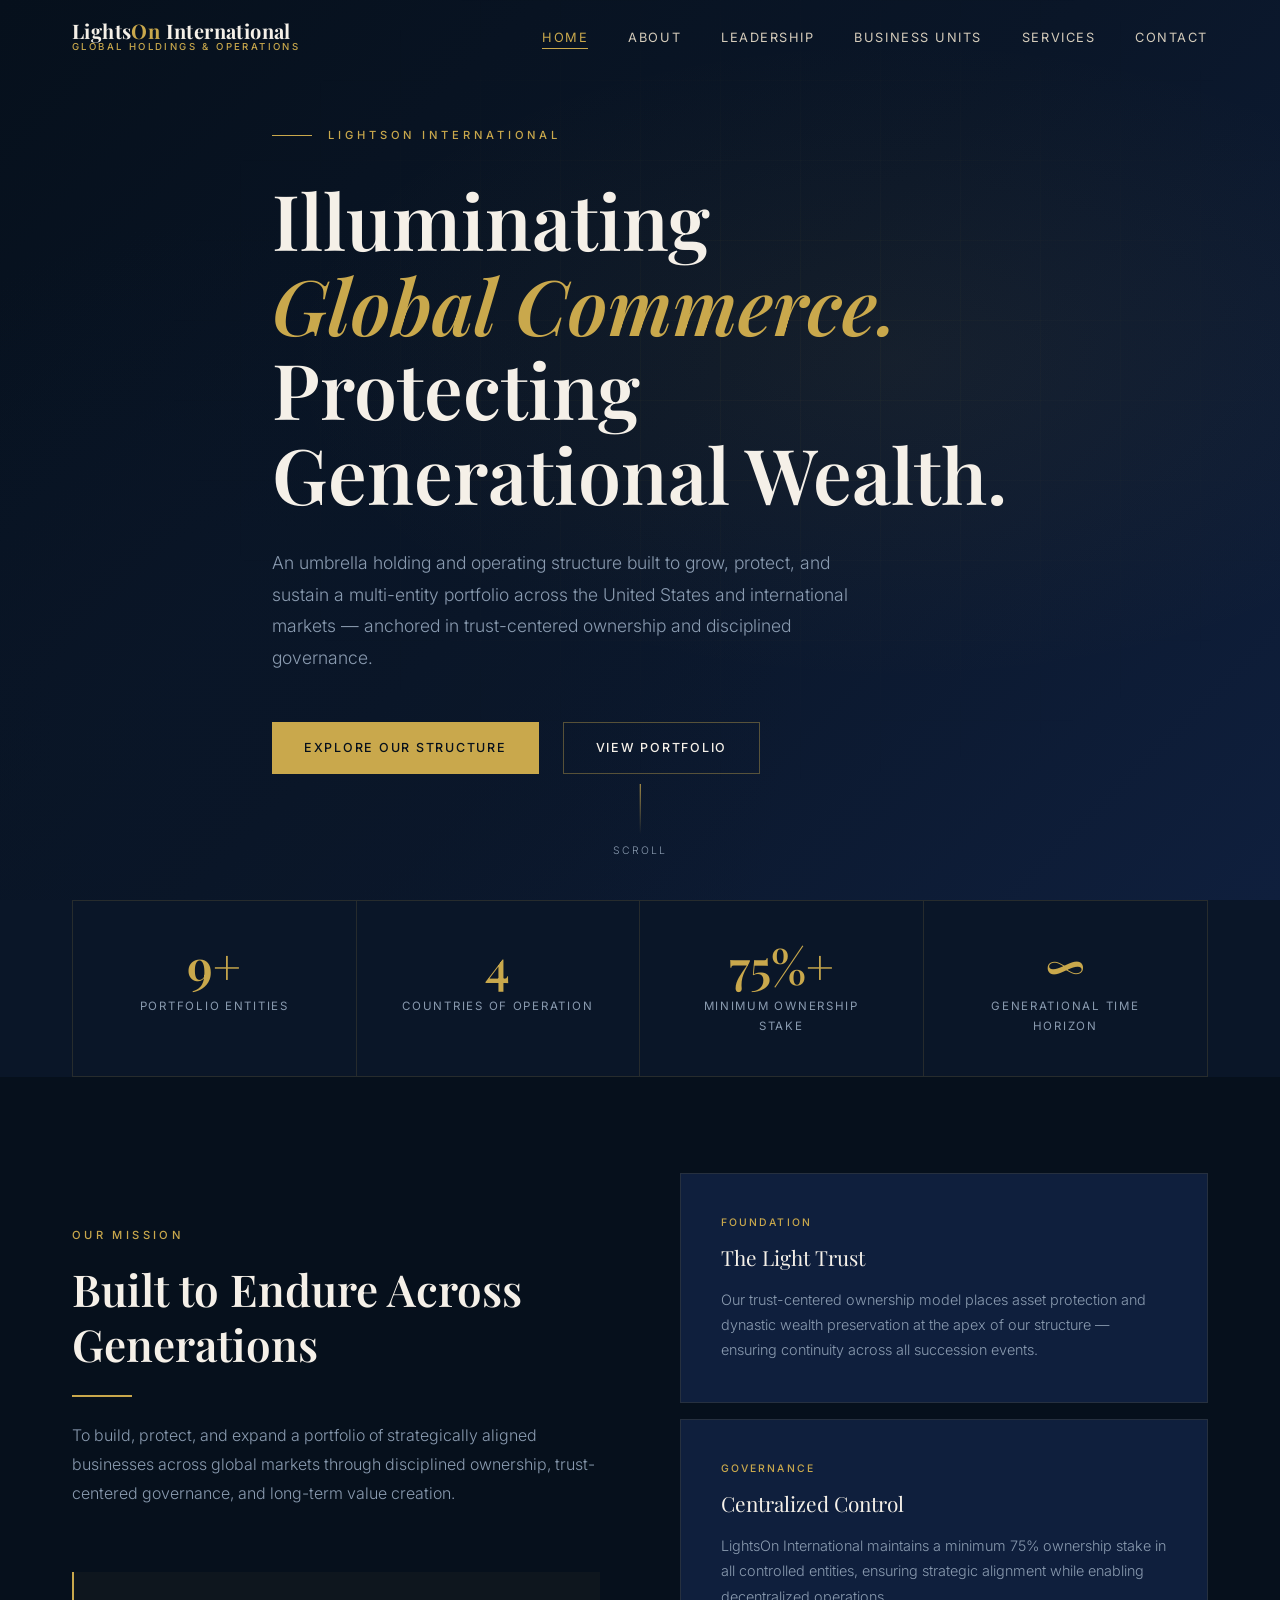
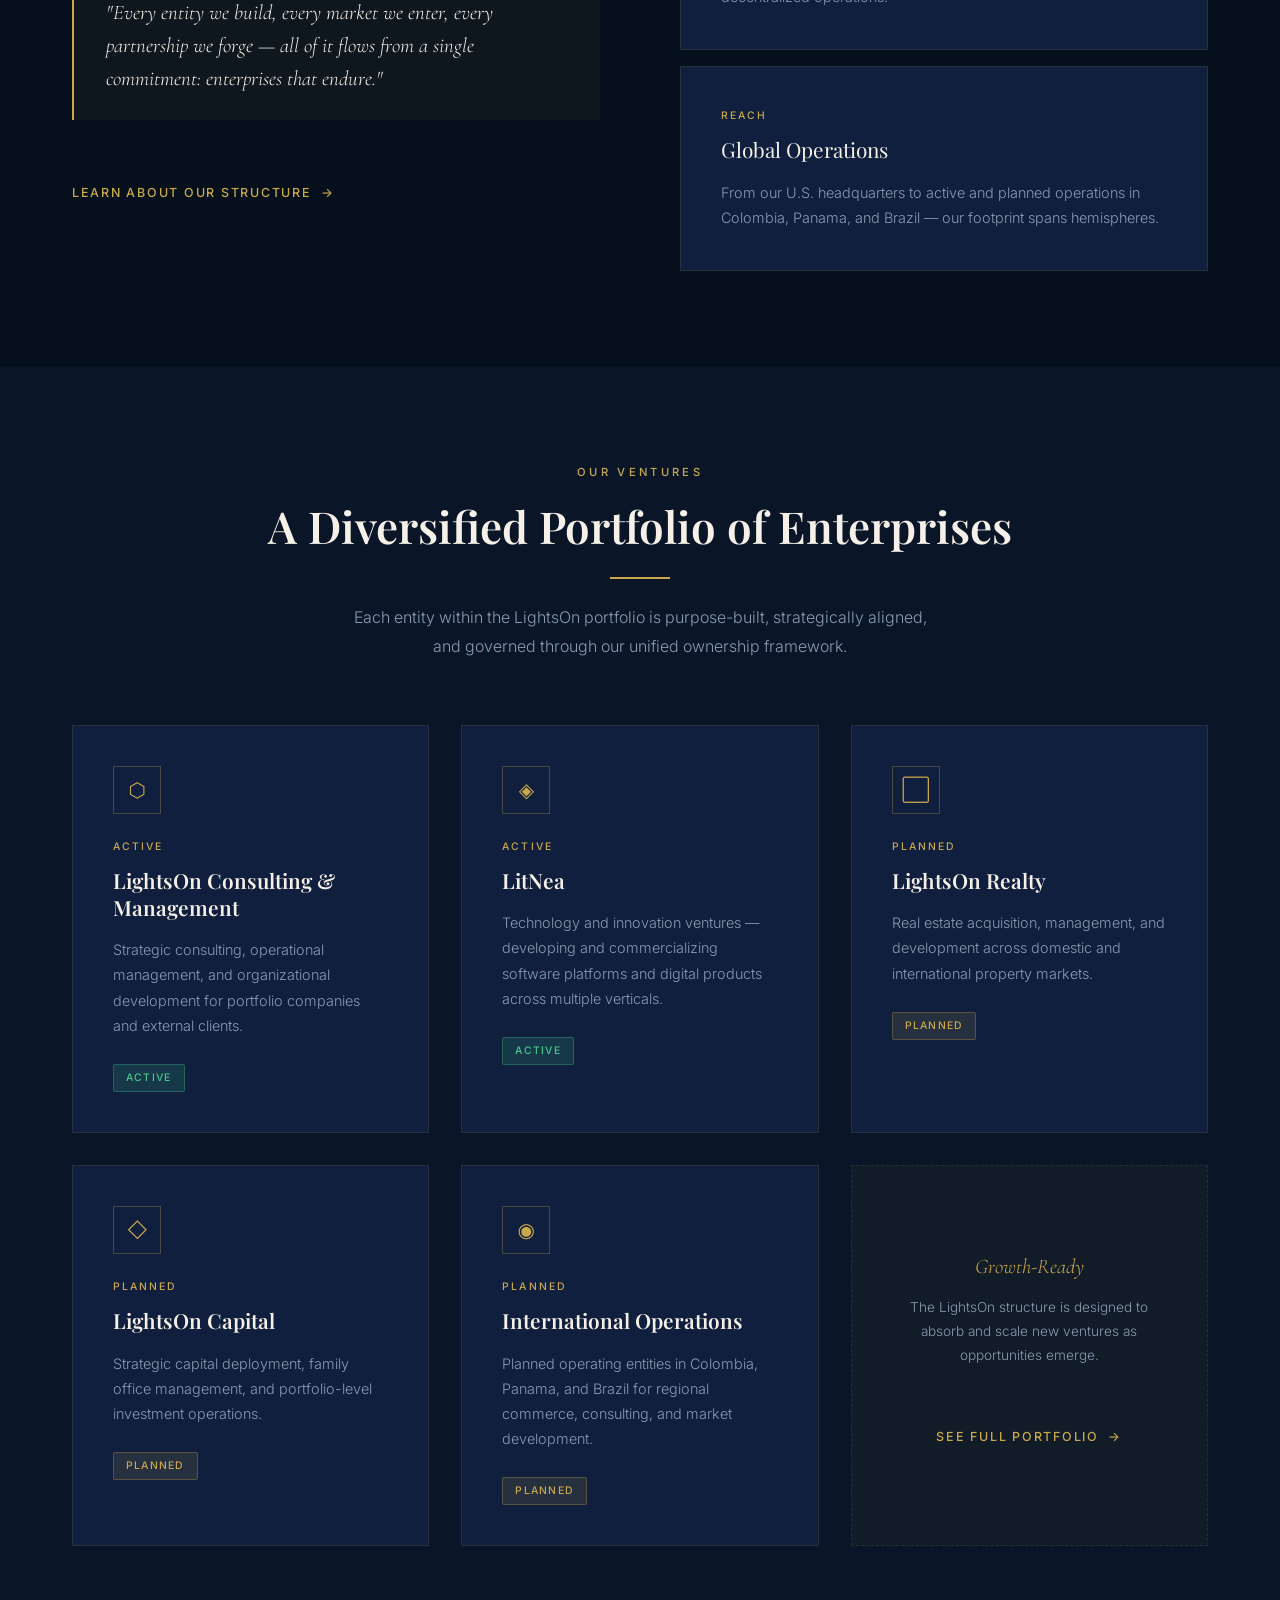
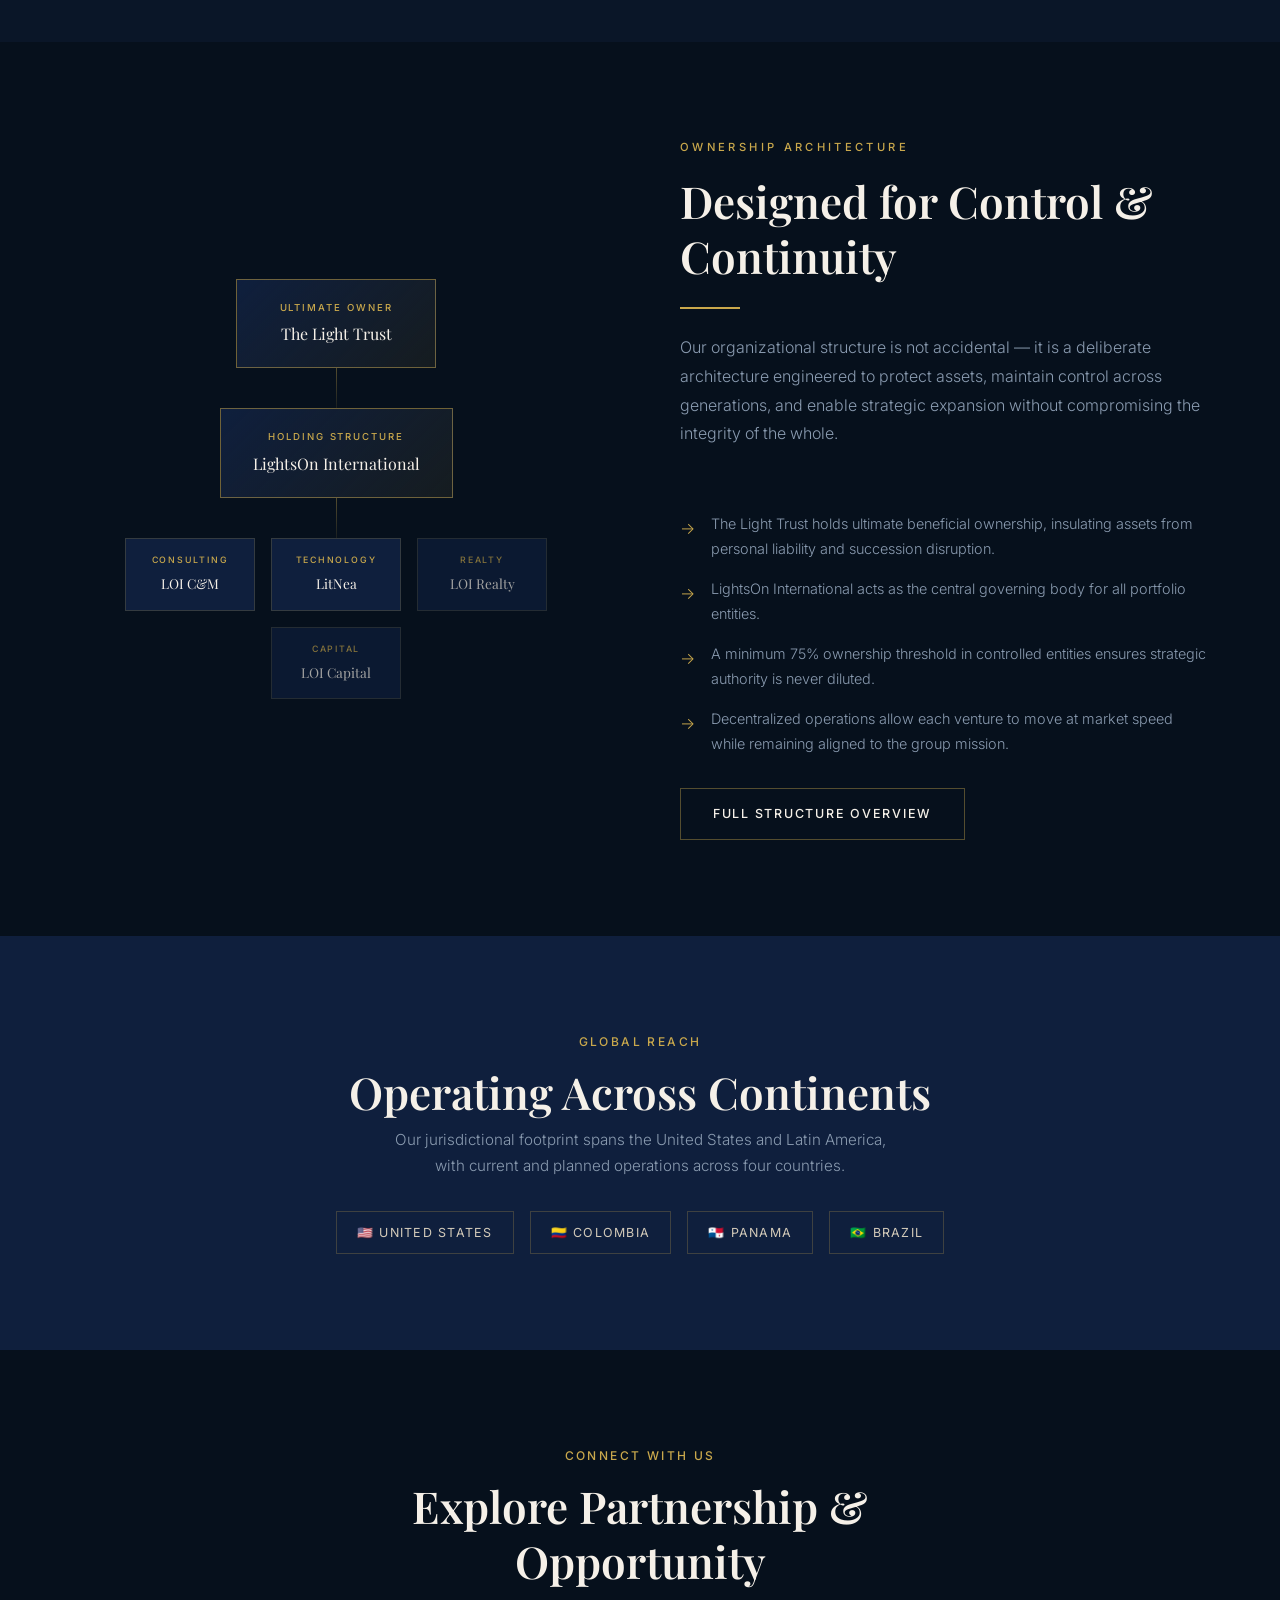
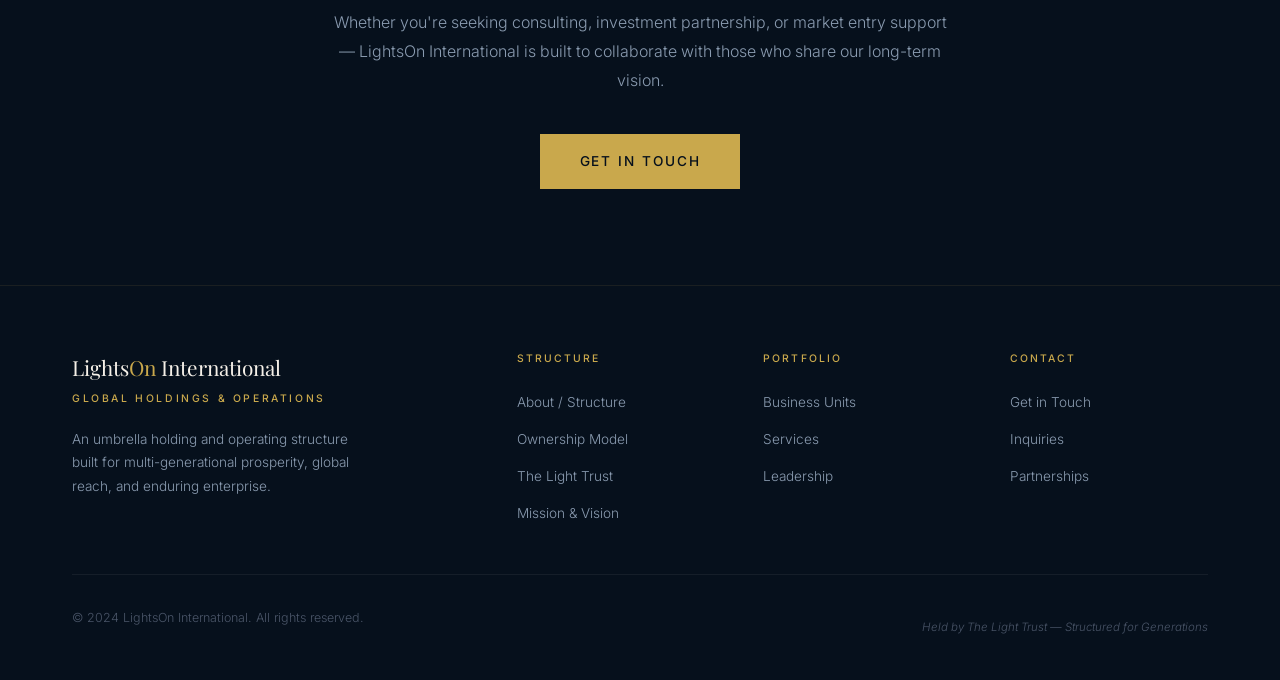
==== index.html @ b3db5def "Build complete LightsOn International multi-page website 6-page responsive site (homepage, about, le" ====
<!DOCTYPE html>
<html lang="en">
<head>
  <meta charset="UTF-8" />
  <meta name="viewport" content="width=device-width, initial-scale=1.0" />
  <title>LightsOn International — Illuminating Global Commerce</title>
  <meta name="description" content="LightsOn International is an umbrella holding and operating structure built to grow, protect, and sustain a multi-entity portfolio across the United States and international markets." />
  <link rel="stylesheet" href="css/styles.css" />
</head>
<body>

<!-- ── Navigation ─────────────────────────────────────────── -->
<nav class="nav" role="navigation" aria-label="Main navigation">
  <div class="nav__inner">
    <a href="index.html" class="nav__logo" aria-label="LightsOn International home">
      <span class="nav__logo-name">Lights<span>On</span> International</span>
      <span class="nav__logo-sub">Global Holdings &amp; Operations</span>
    </a>
    <ul class="nav__links" role="list">
      <li><a href="index.html">Home</a></li>
      <li><a href="about.html">About</a></li>
      <li><a href="leadership.html">Leadership</a></li>
      <li><a href="businesses.html">Business Units</a></li>
      <li><a href="services.html">Services</a></li>
      <li><a href="contact.html">Contact</a></li>
    </ul>
    <button class="nav__toggle" aria-label="Toggle navigation" aria-expanded="false">
      <span></span><span></span><span></span>
    </button>
  </div>
</nav>

<!-- ── Hero ───────────────────────────────────────────────── -->
<section class="hero" aria-label="Hero">
  <div class="hero__bg" aria-hidden="true"></div>
  <div class="hero__grid-overlay" aria-hidden="true"></div>
  <div class="container">
    <div class="hero__content">
      <p class="hero__eyebrow">LightsOn International</p>
      <h1 class="hero__headline">
        Illuminating<br>
        <em>Global Commerce.</em><br>
        Protecting Generational Wealth.
      </h1>
      <p class="hero__subhead">
        An umbrella holding and operating structure built to grow, protect, and sustain
        a multi-entity portfolio across the United States and international markets —
        anchored in trust-centered ownership and disciplined governance.
      </p>
      <div class="hero__actions">
        <a href="about.html" class="btn btn--gold">Explore Our Structure</a>
        <a href="businesses.html" class="btn btn--outline">View Portfolio</a>
      </div>
    </div>
  </div>
  <div class="hero__scroll" aria-hidden="true">
    <div class="hero__scroll-line"></div>
    <span>Scroll</span>
  </div>
</section>

<!-- ── Stats Row ──────────────────────────────────────────── -->
<section class="section--navy" aria-label="Key figures">
  <div class="container">
    <div class="stats-row">
      <div class="stat fade-in">
        <div class="stat__number"><span data-count="9" data-suffix="+">9+</span></div>
        <div class="stat__label">Portfolio Entities</div>
      </div>
      <div class="stat fade-in">
        <div class="stat__number"><span data-count="4" data-suffix="">4</span></div>
        <div class="stat__label">Countries of Operation</div>
      </div>
      <div class="stat fade-in">
        <div class="stat__number"><span data-count="75" data-suffix="%+">75%+</span></div>
        <div class="stat__label">Minimum Ownership Stake</div>
      </div>
      <div class="stat fade-in">
        <div class="stat__number">∞</div>
        <div class="stat__label">Generational Time Horizon</div>
      </div>
    </div>
  </div>
</section>

<!-- ── Mission ────────────────────────────────────────────── -->
<section class="section section--dark" aria-labelledby="mission-heading">
  <div class="container">
    <div class="grid-2" style="align-items:center; gap: 5rem;">
      <div>
        <div class="section-header">
          <p class="section-header__eyebrow">Our Mission</p>
          <h2 id="mission-heading" class="section-header__title">Built to Endure Across Generations</h2>
          <div class="gold-line"></div>
          <p class="section-header__body">
            To build, protect, and expand a portfolio of strategically aligned businesses
            across global markets through disciplined ownership, trust-centered governance,
            and long-term value creation.
          </p>
        </div>
        <div class="callout">
          <p>"Every entity we build, every market we enter, every partnership we forge — all of it flows from a single commitment: enterprises that endure."</p>
        </div>
        <a href="about.html" class="btn btn--ghost">Learn About Our Structure</a>
      </div>
      <div class="fade-in">
        <div style="display: flex; flex-direction: column; gap: 1rem;">
          <div class="card">
            <div class="card__label">Foundation</div>
            <div class="card__title">The Light Trust</div>
            <p class="card__body">Our trust-centered ownership model places asset protection and dynastic wealth preservation at the apex of our structure — ensuring continuity across all succession events.</p>
          </div>
          <div class="card">
            <div class="card__label">Governance</div>
            <div class="card__title">Centralized Control</div>
            <p class="card__body">LightsOn International maintains a minimum 75% ownership stake in all controlled entities, ensuring strategic alignment while enabling decentralized operations.</p>
          </div>
          <div class="card">
            <div class="card__label">Reach</div>
            <div class="card__title">Global Operations</div>
            <p class="card__body">From our U.S. headquarters to active and planned operations in Colombia, Panama, and Brazil — our footprint spans hemispheres.</p>
          </div>
        </div>
      </div>
    </div>
  </div>
</section>

<!-- ── Business Units Preview ─────────────────────────────── -->
<section class="section section--navy" aria-labelledby="ventures-heading">
  <div class="container">
    <div class="section-header section-header--center fade-in">
      <p class="section-header__eyebrow">Our Ventures</p>
      <h2 id="ventures-heading" class="section-header__title">A Diversified Portfolio of Enterprises</h2>
      <div class="gold-line gold-line--center"></div>
      <p class="section-header__body">
        Each entity within the LightsOn portfolio is purpose-built, strategically aligned,
        and governed through our unified ownership framework.
      </p>
    </div>
    <div class="grid-3">
      <article class="card fade-in" aria-label="LightsOn Consulting">
        <div class="card__icon" aria-hidden="true">⬡</div>
        <div class="card__label">Active</div>
        <h3 class="card__title">LightsOn Consulting &amp; Management</h3>
        <p class="card__body">Strategic consulting, operational management, and organizational development for portfolio companies and external clients.</p>
        <div style="margin-top: 1.5rem;">
          <span class="badge badge--active">Active</span>
        </div>
      </article>
      <article class="card fade-in" aria-label="LitNea">
        <div class="card__icon" aria-hidden="true">◈</div>
        <div class="card__label">Active</div>
        <h3 class="card__title">LitNea</h3>
        <p class="card__body">Technology and innovation ventures — developing and commercializing software platforms and digital products across multiple verticals.</p>
        <div style="margin-top: 1.5rem;">
          <span class="badge badge--active">Active</span>
        </div>
      </article>
      <article class="card fade-in" aria-label="LightsOn Realty">
        <div class="card__icon" aria-hidden="true">⬜</div>
        <div class="card__label">Planned</div>
        <h3 class="card__title">LightsOn Realty</h3>
        <p class="card__body">Real estate acquisition, management, and development across domestic and international property markets.</p>
        <div style="margin-top: 1.5rem;">
          <span class="badge badge--planned">Planned</span>
        </div>
      </article>
      <article class="card fade-in" aria-label="LightsOn Capital">
        <div class="card__icon" aria-hidden="true">◇</div>
        <div class="card__label">Planned</div>
        <h3 class="card__title">LightsOn Capital</h3>
        <p class="card__body">Strategic capital deployment, family office management, and portfolio-level investment operations.</p>
        <div style="margin-top: 1.5rem;">
          <span class="badge badge--planned">Planned</span>
        </div>
      </article>
      <article class="card fade-in" aria-label="International Operations">
        <div class="card__icon" aria-hidden="true">◉</div>
        <div class="card__label">Planned</div>
        <h3 class="card__title">International Operations</h3>
        <p class="card__body">Planned operating entities in Colombia, Panama, and Brazil for regional commerce, consulting, and market development.</p>
        <div style="margin-top: 1.5rem;">
          <span class="badge badge--planned">Planned</span>
        </div>
      </article>
      <article class="card fade-in" style="display: flex; flex-direction: column; justify-content: center; align-items: center; text-align: center; background: rgba(201,168,76,0.04); border-style: dashed;">
        <p class="accent-text" style="font-size: 1.3rem; margin-bottom: 0.75rem;">Growth-Ready</p>
        <p class="card__body" style="font-size: 0.85rem;">The LightsOn structure is designed to absorb and scale new ventures as opportunities emerge.</p>
        <a href="businesses.html" class="btn btn--ghost" style="margin-top: 1.5rem;">See Full Portfolio</a>
      </article>
    </div>
  </div>
</section>

<!-- ── Structure Overview ──────────────────────────────────── -->
<section class="section section--dark" aria-labelledby="structure-heading">
  <div class="container">
    <div class="grid-2" style="align-items: center; gap: 5rem;">
      <div class="fade-in">
        <!-- Simplified org chart -->
        <div class="hierarchy">
          <div class="hierarchy__tier">
            <div class="hierarchy__node hierarchy__node--top">
              <div class="hierarchy__node-label">Ultimate Owner</div>
              <div class="hierarchy__node-name">The Light Trust</div>
            </div>
          </div>
          <div class="hierarchy__connector"></div>
          <div class="hierarchy__tier">
            <div class="hierarchy__node hierarchy__node--top">
              <div class="hierarchy__node-label">Holding Structure</div>
              <div class="hierarchy__node-name">LightsOn International</div>
            </div>
          </div>
          <div class="hierarchy__connector"></div>
          <div class="hierarchy__children">
            <div class="hierarchy__node" style="min-width: 130px; padding: 0.9rem 1rem;">
              <div class="hierarchy__node-label" style="font-size: 0.55rem;">Consulting</div>
              <div class="hierarchy__node-name" style="font-size: 0.85rem;">LOI C&amp;M</div>
            </div>
            <div class="hierarchy__node" style="min-width: 130px; padding: 0.9rem 1rem;">
              <div class="hierarchy__node-label" style="font-size: 0.55rem;">Technology</div>
              <div class="hierarchy__node-name" style="font-size: 0.85rem;">LitNea</div>
            </div>
            <div class="hierarchy__node" style="min-width: 130px; padding: 0.9rem 1rem; opacity: 0.65;">
              <div class="hierarchy__node-label" style="font-size: 0.55rem;">Realty</div>
              <div class="hierarchy__node-name" style="font-size: 0.85rem;">LOI Realty</div>
            </div>
            <div class="hierarchy__node" style="min-width: 130px; padding: 0.9rem 1rem; opacity: 0.65;">
              <div class="hierarchy__node-label" style="font-size: 0.55rem;">Capital</div>
              <div class="hierarchy__node-name" style="font-size: 0.85rem;">LOI Capital</div>
            </div>
          </div>
        </div>
      </div>
      <div>
        <div class="section-header">
          <p class="section-header__eyebrow">Ownership Architecture</p>
          <h2 id="structure-heading" class="section-header__title">Designed for Control &amp; Continuity</h2>
          <div class="gold-line"></div>
          <p class="section-header__body">
            Our organizational structure is not accidental — it is a deliberate architecture
            engineered to protect assets, maintain control across generations, and enable
            strategic expansion without compromising the integrity of the whole.
          </p>
        </div>
        <ul style="list-style: none; display: flex; flex-direction: column; gap: 1rem;">
          <li style="display: flex; gap: 1rem; align-items: flex-start;">
            <span style="color: var(--gold); margin-top: 0.15rem; flex-shrink: 0;">→</span>
            <span style="color: var(--gray); font-size: 0.9rem; line-height: 1.7;">The Light Trust holds ultimate beneficial ownership, insulating assets from personal liability and succession disruption.</span>
          </li>
          <li style="display: flex; gap: 1rem; align-items: flex-start;">
            <span style="color: var(--gold); margin-top: 0.15rem; flex-shrink: 0;">→</span>
            <span style="color: var(--gray); font-size: 0.9rem; line-height: 1.7;">LightsOn International acts as the central governing body for all portfolio entities.</span>
          </li>
          <li style="display: flex; gap: 1rem; align-items: flex-start;">
            <span style="color: var(--gold); margin-top: 0.15rem; flex-shrink: 0;">→</span>
            <span style="color: var(--gray); font-size: 0.9rem; line-height: 1.7;">A minimum 75% ownership threshold in controlled entities ensures strategic authority is never diluted.</span>
          </li>
          <li style="display: flex; gap: 1rem; align-items: flex-start;">
            <span style="color: var(--gold); margin-top: 0.15rem; flex-shrink: 0;">→</span>
            <span style="color: var(--gray); font-size: 0.9rem; line-height: 1.7;">Decentralized operations allow each venture to move at market speed while remaining aligned to the group mission.</span>
          </li>
        </ul>
        <div style="margin-top: 2rem;">
          <a href="about.html" class="btn btn--outline">Full Structure Overview</a>
        </div>
      </div>
    </div>
  </div>
</section>

<!-- ── Jurisdictions ───────────────────────────────────────── -->
<section class="section section--navy-mid" aria-labelledby="global-heading">
  <div class="container" style="text-align: center;">
    <div class="fade-in">
      <p class="overline">Global Reach</p>
      <h2 id="global-heading" style="margin-bottom: 0.5rem;">Operating Across Continents</h2>
      <p style="color: var(--gray); max-width: 500px; margin: 0 auto 2rem; font-size: 0.95rem;">
        Our jurisdictional footprint spans the United States and Latin America, with current and planned operations across four countries.
      </p>
      <div class="jurisdiction-list" style="justify-content: center;">
        <div class="jurisdiction-tag">🇺🇸 United States</div>
        <div class="jurisdiction-tag">🇨🇴 Colombia</div>
        <div class="jurisdiction-tag">🇵🇦 Panama</div>
        <div class="jurisdiction-tag">🇧🇷 Brazil</div>
      </div>
    </div>
  </div>
</section>

<!-- ── CTA ────────────────────────────────────────────────── -->
<section class="section section--dark" aria-label="Call to action">
  <div class="container" style="text-align: center; max-width: 680px;">
    <div class="fade-in">
      <p class="overline">Connect With Us</p>
      <h2 style="margin-bottom: 1.25rem;">Explore Partnership &amp; Opportunity</h2>
      <p style="color: var(--gray); margin-bottom: 2.5rem; line-height: 1.8;">
        Whether you're seeking consulting, investment partnership, or market entry support —
        LightsOn International is built to collaborate with those who share our long-term vision.
      </p>
      <a href="contact.html" class="btn btn--gold" style="font-size: 0.85rem; padding: 1rem 2.5rem;">Get in Touch</a>
    </div>
  </div>
</section>

<!-- ── Footer ─────────────────────────────────────────────── -->
<footer class="footer" role="contentinfo">
  <div class="container">
    <div class="footer__inner">
      <div>
        <div class="footer__brand-name">Lights<span>On</span> International</div>
        <div class="footer__brand-tag">Global Holdings &amp; Operations</div>
        <p class="footer__brand-body">
          An umbrella holding and operating structure built for multi-generational
          prosperity, global reach, and enduring enterprise.
        </p>
      </div>
      <div>
        <div class="footer__col-title">Structure</div>
        <ul class="footer__links">
          <li><a href="about.html">About / Structure</a></li>
          <li><a href="about.html#ownership">Ownership Model</a></li>
          <li><a href="about.html#trust">The Light Trust</a></li>
          <li><a href="about.html#mission">Mission &amp; Vision</a></li>
        </ul>
      </div>
      <div>
        <div class="footer__col-title">Portfolio</div>
        <ul class="footer__links">
          <li><a href="businesses.html">Business Units</a></li>
          <li><a href="services.html">Services</a></li>
          <li><a href="leadership.html">Leadership</a></li>
        </ul>
      </div>
      <div>
        <div class="footer__col-title">Contact</div>
        <ul class="footer__links">
          <li><a href="contact.html">Get in Touch</a></li>
          <li><a href="contact.html">Inquiries</a></li>
          <li><a href="contact.html">Partnerships</a></li>
        </ul>
      </div>
    </div>
    <div class="footer__bottom">
      <p class="footer__copy">&copy; 2024 LightsOn International. All rights reserved.</p>
      <p class="footer__trust-note">Held by The Light Trust &mdash; Structured for Generations</p>
    </div>
  </div>
</footer>

<script src="js/main.js"></script>
</body>
</html>
---- css/styles.css ----
/* ============================================================
   LightsOn International — Global Stylesheet
   ============================================================ */

@import url('https://fonts.googleapis.com/css2?family=Playfair+Display:ital,wght@0,400;0,600;0,700;1,400;1,600&family=Cormorant+Garamond:ital,wght@0,300;0,400;0,600;1,300;1,400&family=Inter:wght@300;400;500;600&display=swap');

/* ── CSS Variables ─────────────────────────────────────────── */
:root {
  --navy:       #0A1628;
  --navy-mid:   #0F1F3D;
  --navy-light: #1E3A5F;
  --black:      #06101C;
  --gold:       #C9A84C;
  --gold-light: #E8C96A;
  --gold-dim:   #9A7A30;
  --cream:      #F5F0E8;
  --cream-dim:  #D4CBBA;
  --gray:       #8A9BB0;
  --gray-dark:  #4A5568;
  --white:      #FFFFFF;

  --font-head:  'Playfair Display', Georgia, serif;
  --font-body:  'Inter', system-ui, sans-serif;
  --font-accent:'Cormorant Garamond', Georgia, serif;

  --transition: 0.3s ease;
  --radius:     4px;
  --radius-lg:  8px;
  --shadow:     0 4px 24px rgba(0,0,0,0.4);
  --shadow-gold:0 0 40px rgba(201,168,76,0.15);
}

/* ── Reset & Base ──────────────────────────────────────────── */
*, *::before, *::after { box-sizing: border-box; margin: 0; padding: 0; }

html { scroll-behavior: smooth; font-size: 16px; }

body {
  background: var(--black);
  color: var(--cream);
  font-family: var(--font-body);
  font-weight: 300;
  line-height: 1.7;
  -webkit-font-smoothing: antialiased;
}

img { max-width: 100%; display: block; }
a { color: var(--gold); text-decoration: none; transition: color var(--transition); }
a:hover { color: var(--gold-light); }

/* ── Typography ────────────────────────────────────────────── */
h1, h2, h3, h4, h5 {
  font-family: var(--font-head);
  font-weight: 600;
  line-height: 1.25;
  color: var(--cream);
}

h1 { font-size: clamp(2.2rem, 5vw, 4rem); }
h2 { font-size: clamp(1.75rem, 3.5vw, 2.75rem); }
h3 { font-size: clamp(1.25rem, 2.5vw, 1.75rem); }
h4 { font-size: 1.1rem; font-weight: 500; }
h5 { font-size: 0.9rem; letter-spacing: 0.12em; text-transform: uppercase; font-family: var(--font-body); font-weight: 500; }

p { margin-bottom: 1.25rem; }
p:last-child { margin-bottom: 0; }

.accent-text {
  font-family: var(--font-accent);
  font-style: italic;
  color: var(--gold);
  font-size: 1.1em;
}

.overline {
  font-size: 0.75rem;
  letter-spacing: 0.2em;
  text-transform: uppercase;
  color: var(--gold);
  font-weight: 500;
  display: block;
  margin-bottom: 0.75rem;
}

/* ── Layout ────────────────────────────────────────────────── */
.container {
  max-width: 1200px;
  margin: 0 auto;
  padding: 0 2rem;
}

.container--wide {
  max-width: 1440px;
  margin: 0 auto;
  padding: 0 2rem;
}

.section {
  padding: 6rem 0;
}

.section--dark {
  background: var(--black);
}

.section--navy {
  background: var(--navy);
}

.section--navy-mid {
  background: var(--navy-mid);
}

.grid-2 {
  display: grid;
  grid-template-columns: 1fr 1fr;
  gap: 3rem;
}

.grid-3 {
  display: grid;
  grid-template-columns: repeat(3, 1fr);
  gap: 2rem;
}

.grid-4 {
  display: grid;
  grid-template-columns: repeat(4, 1fr);
  gap: 2rem;
}

/* ── Gold Divider ──────────────────────────────────────────── */
.gold-line {
  width: 60px;
  height: 2px;
  background: var(--gold);
  margin: 1.5rem 0;
}

.gold-line--center { margin: 1.5rem auto; }

/* ── Navigation ────────────────────────────────────────────── */
.nav {
  position: fixed;
  top: 0;
  left: 0;
  right: 0;
  z-index: 1000;
  padding: 1.25rem 0;
  transition: background var(--transition), padding var(--transition), box-shadow var(--transition);
}

.nav.scrolled {
  background: rgba(6, 16, 28, 0.97);
  padding: 0.875rem 0;
  box-shadow: 0 2px 30px rgba(0,0,0,0.5);
  backdrop-filter: blur(12px);
}

.nav__inner {
  display: flex;
  align-items: center;
  justify-content: space-between;
  max-width: 1200px;
  margin: 0 auto;
  padding: 0 2rem;
}

.nav__logo {
  display: flex;
  flex-direction: column;
  line-height: 1.1;
}

.nav__logo-name {
  font-family: var(--font-head);
  font-size: 1.25rem;
  font-weight: 700;
  color: var(--cream);
  letter-spacing: 0.02em;
}

.nav__logo-name span { color: var(--gold); }

.nav__logo-sub {
  font-size: 0.6rem;
  letter-spacing: 0.25em;
  text-transform: uppercase;
  color: var(--gold);
  font-weight: 500;
}

.nav__links {
  display: flex;
  list-style: none;
  gap: 2.5rem;
  align-items: center;
}

.nav__links a {
  font-size: 0.8rem;
  letter-spacing: 0.12em;
  text-transform: uppercase;
  color: var(--cream-dim);
  font-weight: 400;
  transition: color var(--transition);
  position: relative;
}

.nav__links a::after {
  content: '';
  position: absolute;
  bottom: -4px;
  left: 0;
  width: 0;
  height: 1px;
  background: var(--gold);
  transition: width var(--transition);
}

.nav__links a:hover, .nav__links a.active {
  color: var(--gold);
}

.nav__links a:hover::after, .nav__links a.active::after {
  width: 100%;
}

.nav__toggle {
  display: none;
  flex-direction: column;
  gap: 5px;
  cursor: pointer;
  background: none;
  border: none;
  padding: 4px;
}

.nav__toggle span {
  display: block;
  width: 24px;
  height: 1.5px;
  background: var(--cream);
  transition: var(--transition);
}

/* ── Hero ──────────────────────────────────────────────────── */
.hero {
  min-height: 100vh;
  display: flex;
  align-items: center;
  position: relative;
  overflow: hidden;
  background: var(--black);
}

.hero__bg {
  position: absolute;
  inset: 0;
  background:
    radial-gradient(ellipse 80% 60% at 70% 40%, rgba(201,168,76,0.06) 0%, transparent 60%),
    radial-gradient(ellipse 60% 80% at 20% 80%, rgba(10,22,40,0.8) 0%, transparent 70%),
    linear-gradient(135deg, #06101C 0%, #0A1628 50%, #0F1F3D 100%);
}

.hero__grid-overlay {
  position: absolute;
  inset: 0;
  background-image:
    linear-gradient(rgba(201,168,76,0.04) 1px, transparent 1px),
    linear-gradient(90deg, rgba(201,168,76,0.04) 1px, transparent 1px);
  background-size: 80px 80px;
  mask-image: radial-gradient(ellipse 70% 70% at 60% 40%, black 0%, transparent 70%);
}

.hero__content {
  position: relative;
  z-index: 2;
  max-width: 800px;
  padding: 0 2rem;
  margin: 0 auto;
}

.hero__eyebrow {
  font-size: 0.7rem;
  letter-spacing: 0.35em;
  text-transform: uppercase;
  color: var(--gold);
  font-weight: 500;
  margin-bottom: 2rem;
  display: flex;
  align-items: center;
  gap: 1rem;
}

.hero__eyebrow::before {
  content: '';
  display: block;
  width: 40px;
  height: 1px;
  background: var(--gold);
}

.hero__headline {
  font-size: clamp(2.5rem, 6vw, 5rem);
  font-family: var(--font-head);
  font-weight: 600;
  color: var(--cream);
  line-height: 1.1;
  margin-bottom: 2rem;
}

.hero__headline em {
  font-style: italic;
  color: var(--gold);
}

.hero__subhead {
  font-size: 1.1rem;
  color: var(--gray);
  max-width: 580px;
  line-height: 1.8;
  margin-bottom: 3rem;
  font-weight: 300;
}

.hero__actions {
  display: flex;
  gap: 1.5rem;
  flex-wrap: wrap;
}

.hero__scroll {
  position: absolute;
  bottom: 2.5rem;
  left: 50%;
  transform: translateX(-50%);
  z-index: 2;
  display: flex;
  flex-direction: column;
  align-items: center;
  gap: 0.5rem;
  color: var(--gray);
  font-size: 0.65rem;
  letter-spacing: 0.2em;
  text-transform: uppercase;
}

.hero__scroll-line {
  width: 1px;
  height: 50px;
  background: linear-gradient(to bottom, var(--gold), transparent);
  animation: scrollPulse 2s ease-in-out infinite;
}

@keyframes scrollPulse {
  0%, 100% { opacity: 0.4; }
  50% { opacity: 1; }
}

/* ── Buttons ───────────────────────────────────────────────── */
.btn {
  display: inline-flex;
  align-items: center;
  gap: 0.6rem;
  padding: 0.9rem 2rem;
  font-size: 0.78rem;
  letter-spacing: 0.14em;
  text-transform: uppercase;
  font-weight: 500;
  font-family: var(--font-body);
  border: none;
  cursor: pointer;
  transition: all var(--transition);
  text-decoration: none;
}

.btn--gold {
  background: var(--gold);
  color: var(--black);
}

.btn--gold:hover {
  background: var(--gold-light);
  color: var(--black);
  box-shadow: 0 8px 30px rgba(201,168,76,0.35);
  transform: translateY(-1px);
}

.btn--outline {
  background: transparent;
  color: var(--cream);
  border: 1px solid rgba(201,168,76,0.4);
}

.btn--outline:hover {
  border-color: var(--gold);
  color: var(--gold);
  background: rgba(201,168,76,0.06);
}

.btn--ghost {
  background: transparent;
  color: var(--gold);
  border: none;
  padding-left: 0;
  padding-right: 0;
}

.btn--ghost::after {
  content: '→';
  transition: transform var(--transition);
}

.btn--ghost:hover::after {
  transform: translateX(4px);
}

/* ── Cards ─────────────────────────────────────────────────── */
.card {
  background: var(--navy-mid);
  border: 1px solid rgba(201,168,76,0.12);
  padding: 2.5rem;
  position: relative;
  overflow: hidden;
  transition: transform var(--transition), border-color var(--transition), box-shadow var(--transition);
}

.card::before {
  content: '';
  position: absolute;
  top: 0;
  left: 0;
  right: 0;
  height: 2px;
  background: linear-gradient(90deg, transparent, var(--gold), transparent);
  opacity: 0;
  transition: opacity var(--transition);
}

.card:hover {
  transform: translateY(-4px);
  border-color: rgba(201,168,76,0.3);
  box-shadow: var(--shadow-gold);
}

.card:hover::before {
  opacity: 1;
}

.card__icon {
  width: 48px;
  height: 48px;
  border: 1px solid rgba(201,168,76,0.3);
  display: flex;
  align-items: center;
  justify-content: center;
  margin-bottom: 1.5rem;
  color: var(--gold);
  font-size: 1.25rem;
}

.card__label {
  font-size: 0.65rem;
  letter-spacing: 0.2em;
  text-transform: uppercase;
  color: var(--gold);
  font-weight: 500;
  margin-bottom: 0.75rem;
}

.card__title {
  font-family: var(--font-head);
  font-size: 1.3rem;
  color: var(--cream);
  margin-bottom: 1rem;
  line-height: 1.3;
}

.card__body {
  color: var(--gray);
  font-size: 0.9rem;
  line-height: 1.75;
}

/* ── Status Badges ─────────────────────────────────────────── */
.badge {
  display: inline-block;
  padding: 0.25rem 0.75rem;
  font-size: 0.65rem;
  letter-spacing: 0.12em;
  text-transform: uppercase;
  font-weight: 500;
  border-radius: 2px;
}

.badge--active {
  background: rgba(72, 199, 142, 0.15);
  color: #48c78e;
  border: 1px solid rgba(72, 199, 142, 0.3);
}

.badge--planned {
  background: rgba(201,168,76,0.12);
  color: var(--gold);
  border: 1px solid rgba(201,168,76,0.3);
}

.badge--coming-soon {
  background: rgba(138,155,176,0.12);
  color: var(--gray);
  border: 1px solid rgba(138,155,176,0.25);
}

/* ── Section Headers ───────────────────────────────────────── */
.section-header {
  margin-bottom: 4rem;
}

.section-header--center {
  text-align: center;
}

.section-header--center .gold-line {
  margin: 1.5rem auto;
}

.section-header__eyebrow {
  font-size: 0.7rem;
  letter-spacing: 0.3em;
  text-transform: uppercase;
  color: var(--gold);
  font-weight: 500;
  margin-bottom: 1rem;
}

.section-header__title {
  color: var(--cream);
  margin-bottom: 0;
}

.section-header__body {
  color: var(--gray);
  max-width: 580px;
  margin-top: 1.25rem;
  line-height: 1.8;
}

.section-header--center .section-header__body {
  margin-left: auto;
  margin-right: auto;
}

/* ── Stats Row ─────────────────────────────────────────────── */
.stats-row {
  display: grid;
  grid-template-columns: repeat(4, 1fr);
  gap: 0;
  border: 1px solid rgba(201,168,76,0.15);
}

.stat {
  padding: 2.5rem;
  text-align: center;
  border-right: 1px solid rgba(201,168,76,0.15);
  position: relative;
}

.stat:last-child { border-right: none; }

.stat__number {
  font-family: var(--font-head);
  font-size: 3rem;
  color: var(--gold);
  font-weight: 600;
  line-height: 1;
  margin-bottom: 0.5rem;
}

.stat__label {
  font-size: 0.72rem;
  letter-spacing: 0.15em;
  text-transform: uppercase;
  color: var(--gray);
  font-weight: 400;
}

/* ── Structure Diagram ─────────────────────────────────────── */
.hierarchy {
  position: relative;
}

.hierarchy__tier {
  display: flex;
  justify-content: center;
  margin-bottom: 0;
  position: relative;
}

.hierarchy__node {
  background: var(--navy-mid);
  border: 1px solid rgba(201,168,76,0.2);
  padding: 1.25rem 2rem;
  text-align: center;
  position: relative;
  min-width: 200px;
}

.hierarchy__node--top {
  border-color: rgba(201,168,76,0.5);
  background: linear-gradient(135deg, var(--navy-mid), rgba(201,168,76,0.08));
}

.hierarchy__node-label {
  font-size: 0.6rem;
  letter-spacing: 0.2em;
  text-transform: uppercase;
  color: var(--gold);
  font-weight: 500;
  margin-bottom: 0.25rem;
}

.hierarchy__node-name {
  font-family: var(--font-head);
  font-size: 1rem;
  color: var(--cream);
}

.hierarchy__connector {
  width: 1px;
  height: 40px;
  background: linear-gradient(to bottom, rgba(201,168,76,0.4), rgba(201,168,76,0.1));
  margin: 0 auto;
}

.hierarchy__children {
  display: flex;
  justify-content: center;
  gap: 1rem;
  flex-wrap: wrap;
}

.hierarchy__branch-line {
  position: relative;
  display: flex;
  justify-content: center;
}

/* ── Team Cards ────────────────────────────────────────────── */
.team-card {
  background: var(--navy-mid);
  border: 1px solid rgba(201,168,76,0.1);
  overflow: hidden;
  transition: border-color var(--transition), transform var(--transition);
}

.team-card:hover {
  border-color: rgba(201,168,76,0.3);
  transform: translateY(-4px);
}

.team-card__photo {
  width: 100%;
  aspect-ratio: 3/4;
  background: var(--navy-light);
  display: flex;
  align-items: center;
  justify-content: center;
  position: relative;
  overflow: hidden;
}

.team-card__photo-placeholder {
  display: flex;
  flex-direction: column;
  align-items: center;
  gap: 0.75rem;
  color: var(--navy-light);
}

.team-card__photo-icon {
  width: 60px;
  height: 60px;
  border-radius: 50%;
  background: rgba(201,168,76,0.1);
  border: 1px solid rgba(201,168,76,0.2);
  display: flex;
  align-items: center;
  justify-content: center;
  color: var(--gold-dim);
  font-size: 1.5rem;
}

.team-card__photo-text {
  font-size: 0.65rem;
  letter-spacing: 0.15em;
  text-transform: uppercase;
  color: var(--gray-dark);
}

.team-card__content {
  padding: 1.75rem;
  border-top: 1px solid rgba(201,168,76,0.12);
}

.team-card__title {
  font-size: 0.65rem;
  letter-spacing: 0.2em;
  text-transform: uppercase;
  color: var(--gold);
  font-weight: 500;
  margin-bottom: 0.4rem;
}

.team-card__name {
  font-family: var(--font-head);
  font-size: 1.15rem;
  color: var(--cream);
  margin-bottom: 0.25rem;
}

.team-card__entity {
  font-size: 0.8rem;
  color: var(--gray);
}

/* ── Business Unit Cards ───────────────────────────────────── */
.biz-card {
  background: var(--navy-mid);
  border: 1px solid rgba(201,168,76,0.12);
  padding: 2rem;
  display: flex;
  flex-direction: column;
  gap: 1rem;
  transition: border-color var(--transition), transform var(--transition);
}

.biz-card:hover {
  border-color: rgba(201,168,76,0.3);
  transform: translateY(-3px);
}

.biz-card__header {
  display: flex;
  align-items: flex-start;
  justify-content: space-between;
  gap: 1rem;
}

.biz-card__name {
  font-family: var(--font-head);
  font-size: 1.15rem;
  color: var(--cream);
}

.biz-card__meta {
  display: flex;
  gap: 1rem;
  font-size: 0.8rem;
  color: var(--gray);
  align-items: center;
  flex-wrap: wrap;
}

.biz-card__country {
  display: flex;
  align-items: center;
  gap: 0.35rem;
}

.biz-card__ownership {
  color: var(--gold);
  font-weight: 500;
}

.biz-card__activity {
  font-size: 0.85rem;
  color: var(--cream-dim);
  line-height: 1.6;
}

.biz-card__notes {
  font-size: 0.8rem;
  color: var(--gray);
  font-style: italic;
  line-height: 1.6;
  padding-top: 0.75rem;
  border-top: 1px solid rgba(255,255,255,0.06);
}

/* ── Services ──────────────────────────────────────────────── */
.service-item {
  padding: 2.5rem 0;
  border-bottom: 1px solid rgba(255,255,255,0.07);
  display: grid;
  grid-template-columns: 1fr 2fr auto;
  gap: 2rem;
  align-items: start;
  transition: background var(--transition);
}

.service-item:last-child { border-bottom: none; }

.service-item:hover {
  background: rgba(201,168,76,0.03);
  margin: 0 -2rem;
  padding-left: 2rem;
  padding-right: 2rem;
}

.service-item__name {
  font-family: var(--font-head);
  font-size: 1.2rem;
  color: var(--cream);
  line-height: 1.3;
}

.service-item__entity {
  font-size: 0.72rem;
  letter-spacing: 0.12em;
  text-transform: uppercase;
  color: var(--gold);
  margin-top: 0.4rem;
}

.service-item__body {
  font-size: 0.9rem;
  color: var(--gray);
  line-height: 1.75;
}

.service-item__target {
  font-size: 0.8rem;
  color: var(--cream-dim);
  margin-top: 0.75rem;
}

/* ── Contact ───────────────────────────────────────────────── */
.contact-form {
  background: var(--navy-mid);
  border: 1px solid rgba(201,168,76,0.15);
  padding: 3rem;
}

.form-group {
  margin-bottom: 1.75rem;
}

.form-label {
  display: block;
  font-size: 0.7rem;
  letter-spacing: 0.2em;
  text-transform: uppercase;
  color: var(--gold);
  font-weight: 500;
  margin-bottom: 0.6rem;
}

.form-input, .form-textarea, .form-select {
  width: 100%;
  background: rgba(255,255,255,0.04);
  border: 1px solid rgba(201,168,76,0.2);
  color: var(--cream);
  padding: 0.875rem 1rem;
  font-family: var(--font-body);
  font-size: 0.9rem;
  font-weight: 300;
  transition: border-color var(--transition), background var(--transition);
  outline: none;
  appearance: none;
}

.form-input:focus, .form-textarea:focus, .form-select:focus {
  border-color: var(--gold);
  background: rgba(201,168,76,0.04);
}

.form-input::placeholder, .form-textarea::placeholder {
  color: var(--gray-dark);
}

.form-textarea {
  min-height: 140px;
  resize: vertical;
}

.form-select {
  background-image: url("data:image/svg+xml,%3Csvg xmlns='http://www.w3.org/2000/svg' width='12' height='8' fill='%23C9A84C'%3E%3Cpath d='M6 8L0 0h12z'/%3E%3C/svg%3E");
  background-repeat: no-repeat;
  background-position: right 1rem center;
  cursor: pointer;
}

.form-select option {
  background: var(--navy-mid);
}

.form-grid {
  display: grid;
  grid-template-columns: 1fr 1fr;
  gap: 1.5rem;
}

/* ── Footer ────────────────────────────────────────────────── */
.footer {
  background: var(--black);
  border-top: 1px solid rgba(201,168,76,0.1);
  padding: 4rem 0 2rem;
}

.footer__inner {
  display: grid;
  grid-template-columns: 2fr 1fr 1fr 1fr;
  gap: 3rem;
  margin-bottom: 3rem;
}

.footer__brand-name {
  font-family: var(--font-head);
  font-size: 1.3rem;
  color: var(--cream);
  margin-bottom: 0.25rem;
}

.footer__brand-name span { color: var(--gold); }

.footer__brand-tag {
  font-size: 0.65rem;
  letter-spacing: 0.25em;
  text-transform: uppercase;
  color: var(--gold);
  font-weight: 500;
  margin-bottom: 1.25rem;
}

.footer__brand-body {
  font-size: 0.85rem;
  color: var(--gray);
  line-height: 1.75;
  max-width: 280px;
}

.footer__col-title {
  font-size: 0.65rem;
  letter-spacing: 0.2em;
  text-transform: uppercase;
  color: var(--gold);
  font-weight: 500;
  margin-bottom: 1.25rem;
}

.footer__links {
  list-style: none;
  display: flex;
  flex-direction: column;
  gap: 0.6rem;
}

.footer__links a {
  font-size: 0.85rem;
  color: var(--gray);
  transition: color var(--transition);
}

.footer__links a:hover { color: var(--cream); }

.footer__bottom {
  padding-top: 2rem;
  border-top: 1px solid rgba(255,255,255,0.06);
  display: flex;
  justify-content: space-between;
  align-items: center;
  flex-wrap: wrap;
  gap: 1rem;
}

.footer__copy {
  font-size: 0.78rem;
  color: var(--gray-dark);
}

.footer__trust-note {
  font-size: 0.72rem;
  color: var(--gray-dark);
  font-style: italic;
}

/* ── Page Hero (inner pages) ───────────────────────────────── */
.page-hero {
  padding: 10rem 0 5rem;
  background: linear-gradient(135deg, var(--black) 0%, var(--navy) 100%);
  position: relative;
  overflow: hidden;
}

.page-hero::after {
  content: '';
  position: absolute;
  inset: 0;
  background: radial-gradient(ellipse 60% 60% at 80% 50%, rgba(201,168,76,0.05) 0%, transparent 60%);
  pointer-events: none;
}

.page-hero__inner {
  position: relative;
  z-index: 1;
  max-width: 700px;
}

/* ── Ownership Structure ───────────────────────────────────── */
.structure-block {
  background: var(--navy-mid);
  border: 1px solid rgba(201,168,76,0.15);
  padding: 2rem 2.5rem;
  margin-bottom: 1px;
}

.structure-block__key {
  font-size: 0.65rem;
  letter-spacing: 0.2em;
  text-transform: uppercase;
  color: var(--gold);
  font-weight: 500;
  margin-bottom: 0.5rem;
}

.structure-block__value {
  color: var(--cream);
  font-size: 0.95rem;
  line-height: 1.7;
}

/* ── Quote / Callout ───────────────────────────────────────── */
.callout {
  border-left: 2px solid var(--gold);
  padding: 1.5rem 2rem;
  background: rgba(201,168,76,0.04);
  margin: 3rem 0;
}

.callout p {
  font-family: var(--font-accent);
  font-size: 1.3rem;
  font-style: italic;
  color: var(--cream);
  line-height: 1.6;
  margin: 0;
}

/* ── Jurisdictions Map ─────────────────────────────────────── */
.jurisdiction-list {
  display: flex;
  flex-wrap: wrap;
  gap: 1rem;
  margin-top: 1.5rem;
}

.jurisdiction-tag {
  padding: 0.6rem 1.25rem;
  border: 1px solid rgba(201,168,76,0.25);
  font-size: 0.78rem;
  letter-spacing: 0.1em;
  color: var(--cream-dim);
  text-transform: uppercase;
  font-weight: 400;
}

/* ── Animations ────────────────────────────────────────────── */
.fade-in {
  opacity: 0;
  transform: translateY(20px);
  transition: opacity 0.6s ease, transform 0.6s ease;
}

.fade-in.visible {
  opacity: 1;
  transform: none;
}

/* ── Responsive ────────────────────────────────────────────── */
@media (max-width: 1024px) {
  .grid-4 { grid-template-columns: repeat(2, 1fr); }
  .footer__inner { grid-template-columns: 1fr 1fr; gap: 2rem; }
  .stats-row { grid-template-columns: repeat(2, 1fr); }
  .stats-row .stat:nth-child(2) { border-right: none; }
  .stats-row .stat:nth-child(1),
  .stats-row .stat:nth-child(2) { border-bottom: 1px solid rgba(201,168,76,0.15); }
}

@media (max-width: 768px) {
  .section { padding: 4rem 0; }
  .grid-2, .grid-3, .grid-4 { grid-template-columns: 1fr; }
  .nav__links { display: none; }
  .nav__toggle { display: flex; }
  .nav__links.open {
    display: flex;
    flex-direction: column;
    position: fixed;
    inset: 0;
    background: rgba(6,16,28,0.98);
    justify-content: center;
    align-items: center;
    gap: 2rem;
    z-index: 999;
  }
  .nav__links.open a { font-size: 1.1rem; }
  .stats-row { grid-template-columns: 1fr 1fr; }
  .service-item { grid-template-columns: 1fr; }
  .form-grid { grid-template-columns: 1fr; }
  .footer__inner { grid-template-columns: 1fr; }
  .footer__bottom { flex-direction: column; text-align: center; }
  .hero__actions { flex-direction: column; align-items: flex-start; }
  .hierarchy__children { flex-direction: column; align-items: center; }
}

@media (max-width: 480px) {
  .container { padding: 0 1.25rem; }
  .stats-row { grid-template-columns: 1fr; }
  .stats-row .stat { border-right: none; border-bottom: 1px solid rgba(201,168,76,0.15); }
  .stats-row .stat:last-child { border-bottom: none; }
  .contact-form { padding: 1.75rem; }
}
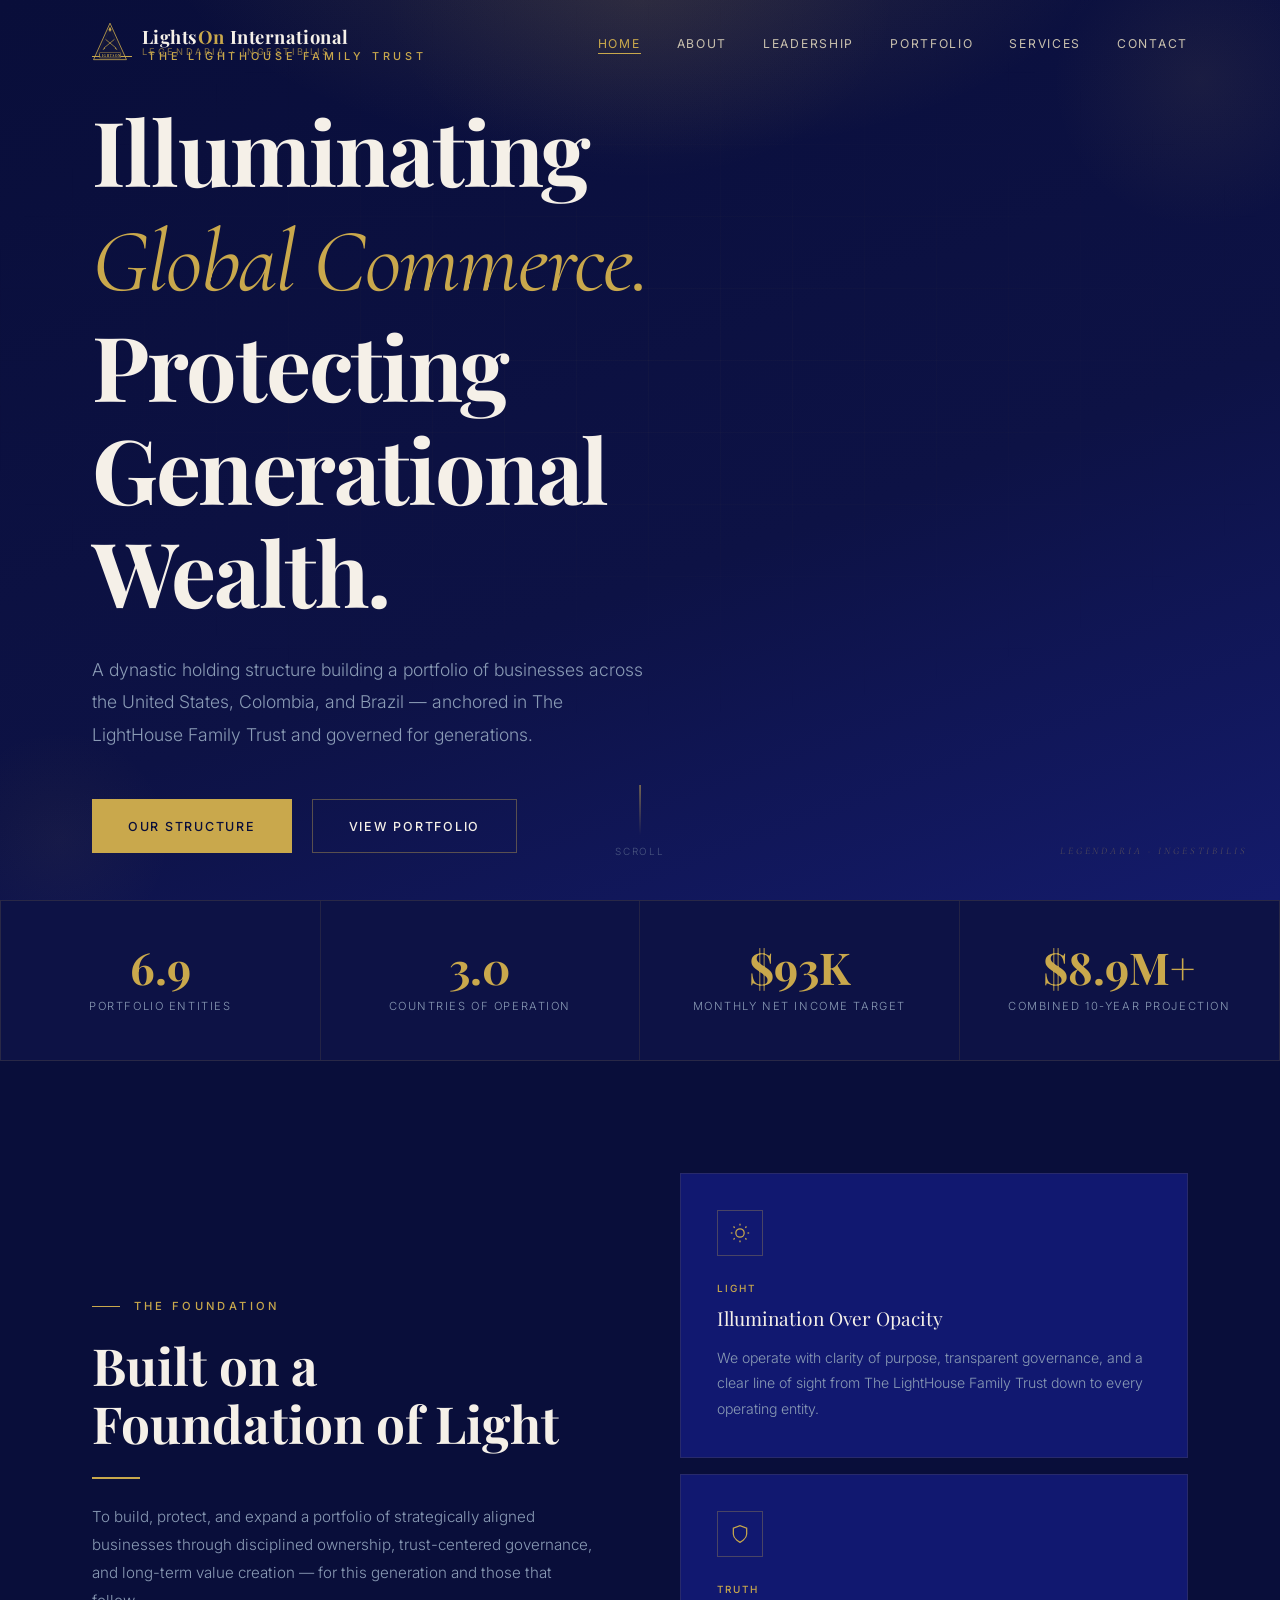
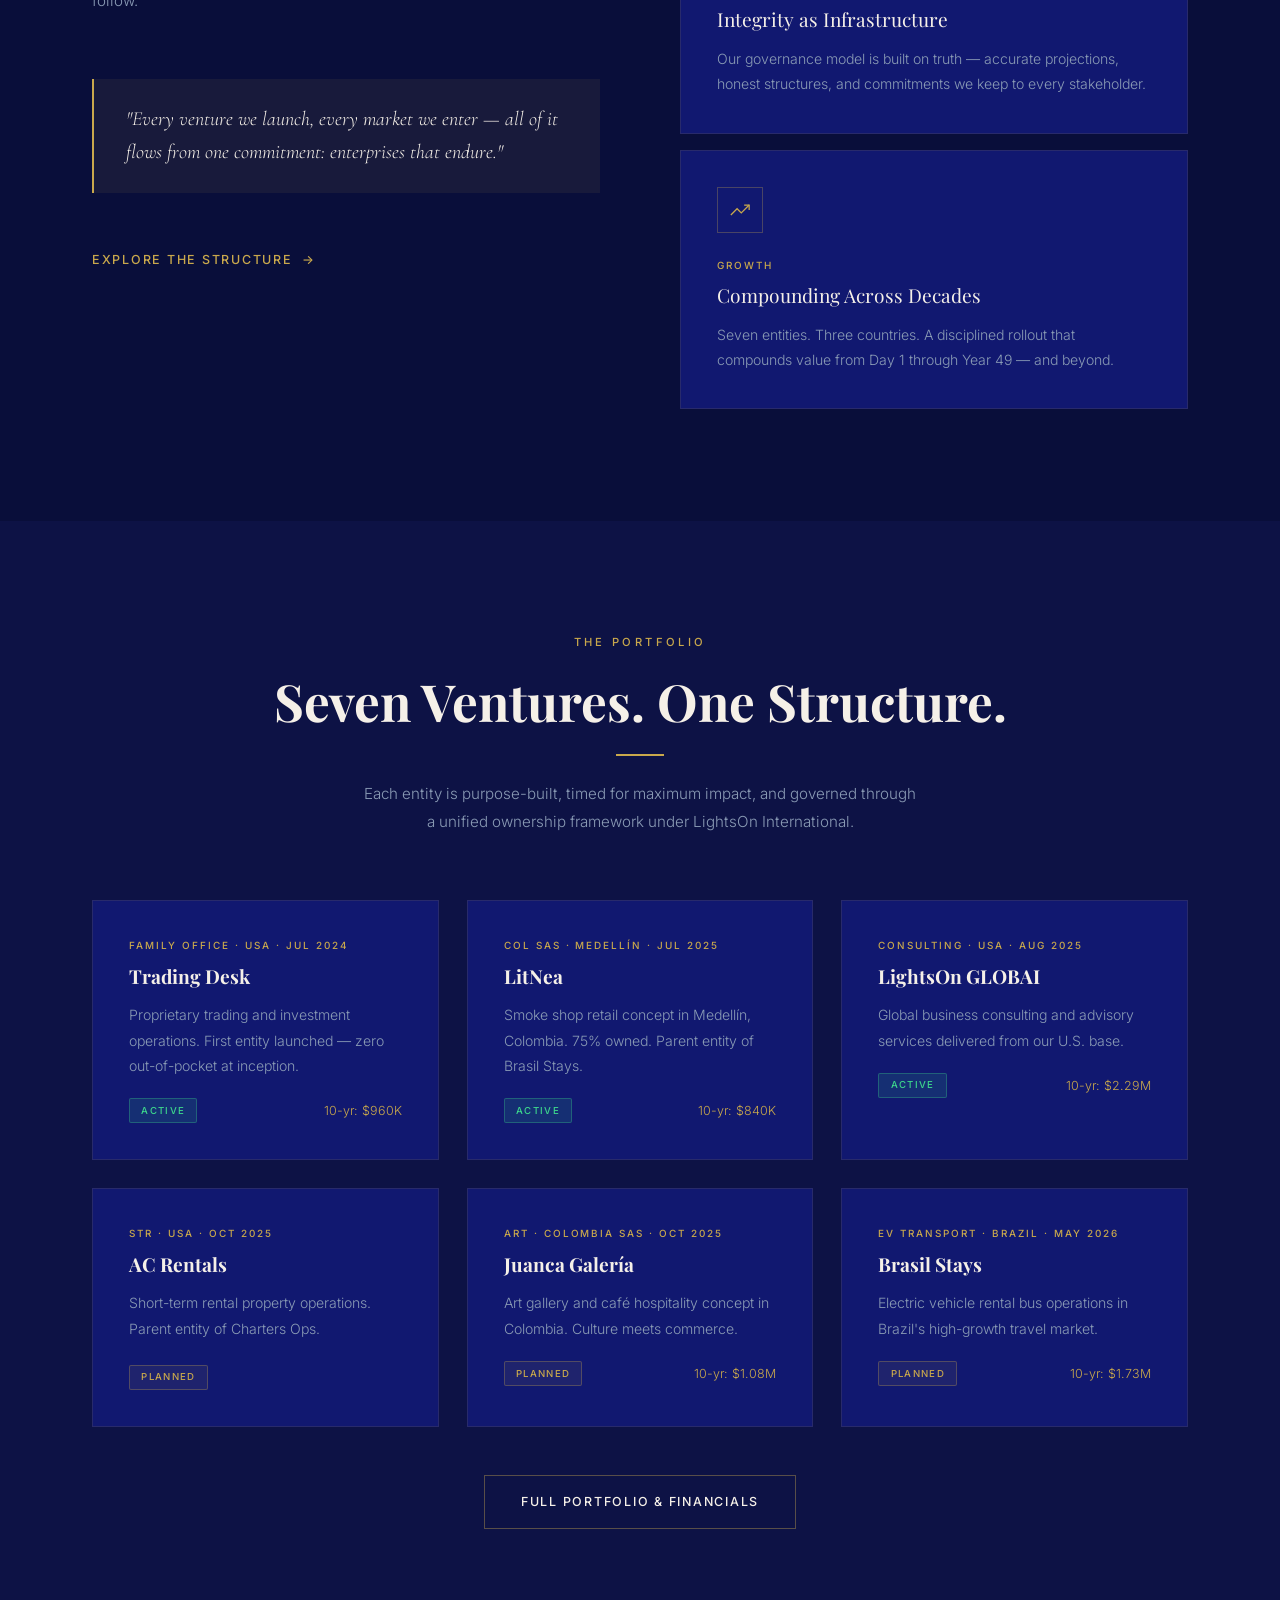
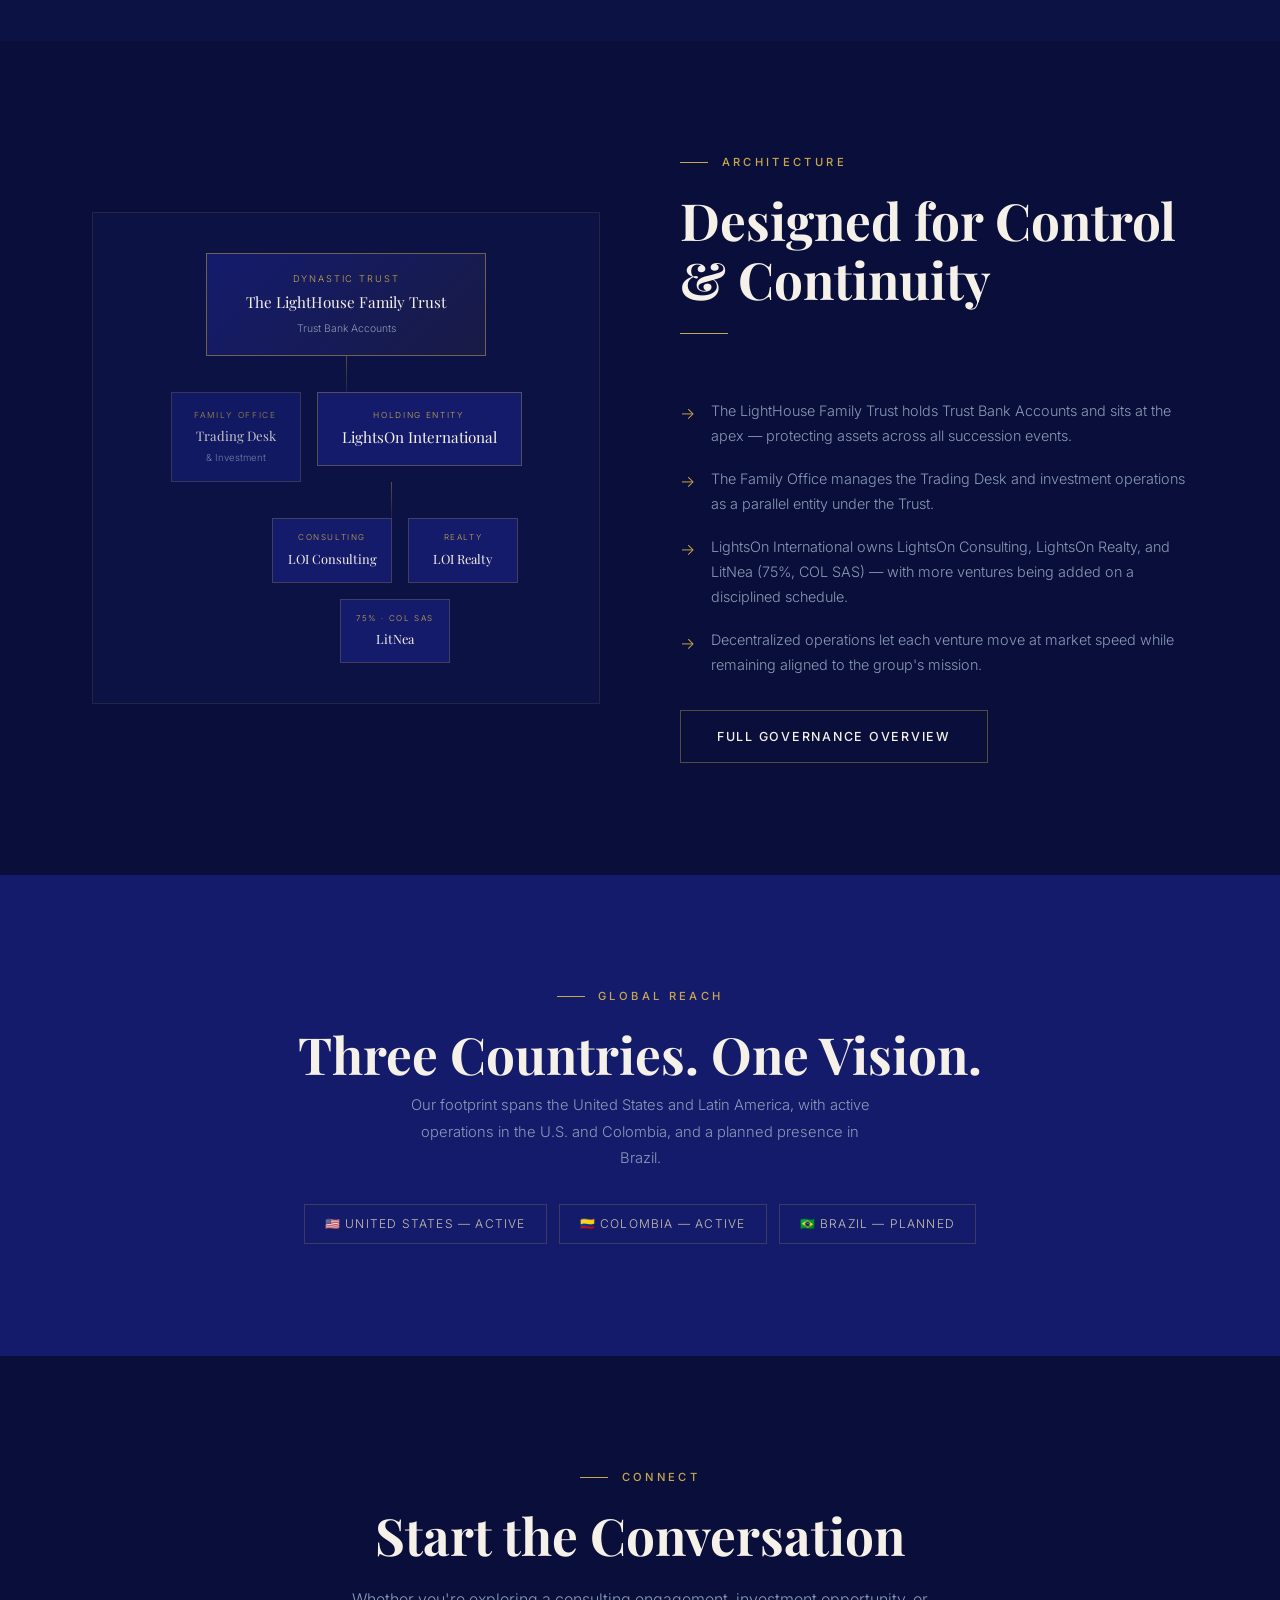
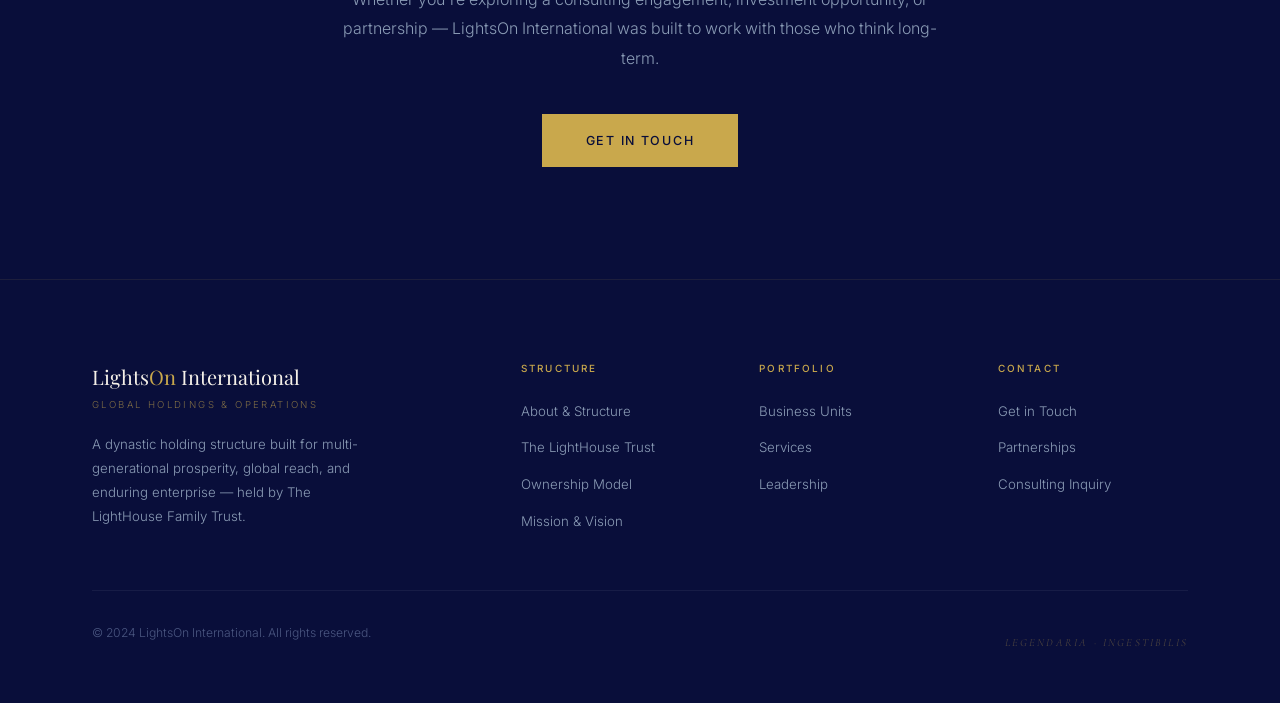
==== commit 2706fe98: "Rebuild website with correct brand identity and structure - Deep royal navy/indigo + gold color sche" ====
--- a/index.html
+++ b/index.html
@@ -1,328 +1,350 @@
 <!DOCTYPE html>
 <html lang="en">
 <head>
-  <meta charset="UTF-8" />
-  <meta name="viewport" content="width=device-width, initial-scale=1.0" />
+  <meta charset="UTF-8"/>
+  <meta name="viewport" content="width=device-width, initial-scale=1.0"/>
   <title>LightsOn International — Illuminating Global Commerce</title>
-  <meta name="description" content="LightsOn International is an umbrella holding and operating structure built to grow, protect, and sustain a multi-entity portfolio across the United States and international markets." />
-  <link rel="stylesheet" href="css/styles.css" />
+  <meta name="description" content="LightsOn International is a dynastic holding structure building a portfolio of businesses across the United States, Colombia, and Brazil."/>
+  <link rel="stylesheet" href="css/styles.css"/>
 </head>
 <body>
 
-<!-- ── Navigation ─────────────────────────────────────────── -->
+<!-- NAV -->
 <nav class="nav" role="navigation" aria-label="Main navigation">
   <div class="nav__inner">
     <a href="index.html" class="nav__logo" aria-label="LightsOn International home">
-      <span class="nav__logo-name">Lights<span>On</span> International</span>
-      <span class="nav__logo-sub">Global Holdings &amp; Operations</span>
+      <!-- Triangle mark -->
+      <svg class="nav__logo-svg" viewBox="0 0 60 68" fill="none" aria-hidden="true">
+        <polygon points="30,2 58,64 2,64" stroke="#C9A84C" stroke-width="1.4" fill="rgba(201,168,76,0.04)"/>
+        <polygon points="30,12 52,58 8,58" stroke="rgba(201,168,76,0.2)" stroke-width="0.6" fill="none"/>
+        <path d="M26,16 L30,8 L34,16 L32,13 L30,17 L28,13Z" fill="#C9A84C"/>
+        <line x1="20" y1="44" x2="37" y2="30" stroke="#C9A84C" stroke-width="1.2" stroke-linecap="round"/>
+        <polygon points="20,44 17,48 22,45" fill="#C9A84C"/>
+        <line x1="40" y1="44" x2="23" y2="30" stroke="#C9A84C" stroke-width="1.2" stroke-linecap="round"/>
+        <polygon points="40,44 43,48 38,45" fill="#C9A84C"/>
+        <rect x="12" y="52" width="36" height="9" rx="1" fill="rgba(9,14,58,0.9)" stroke="#C9A84C" stroke-width="0.8"/>
+        <text x="30" y="59.5" text-anchor="middle" font-family="serif" font-size="5.5" font-weight="700" fill="#C9A84C" letter-spacing="1">LIGHTSON</text>
+      </svg>
+      <div class="nav__logo-text">
+        <div class="nav__logo-name">Lights<span>On</span> International</div>
+        <div class="nav__logo-sub">Legendaria · Ingestibilis</div>
+      </div>
     </a>
     <ul class="nav__links" role="list">
       <li><a href="index.html">Home</a></li>
       <li><a href="about.html">About</a></li>
       <li><a href="leadership.html">Leadership</a></li>
-      <li><a href="businesses.html">Business Units</a></li>
+      <li><a href="businesses.html">Portfolio</a></li>
       <li><a href="services.html">Services</a></li>
       <li><a href="contact.html">Contact</a></li>
     </ul>
-    <button class="nav__toggle" aria-label="Toggle navigation" aria-expanded="false">
+    <button class="nav__toggle" aria-label="Toggle menu" aria-expanded="false">
       <span></span><span></span><span></span>
     </button>
   </div>
 </nav>
 
-<!-- ── Hero ───────────────────────────────────────────────── -->
+<!-- HERO -->
 <section class="hero" aria-label="Hero">
-  <div class="hero__bg" aria-hidden="true"></div>
-  <div class="hero__grid-overlay" aria-hidden="true"></div>
-  <div class="container">
-    <div class="hero__content">
-      <p class="hero__eyebrow">LightsOn International</p>
-      <h1 class="hero__headline">
-        Illuminating<br>
-        <em>Global Commerce.</em><br>
-        Protecting Generational Wealth.
-      </h1>
-      <p class="hero__subhead">
-        An umbrella holding and operating structure built to grow, protect, and sustain
-        a multi-entity portfolio across the United States and international markets —
-        anchored in trust-centered ownership and disciplined governance.
-      </p>
-      <div class="hero__actions">
-        <a href="about.html" class="btn btn--gold">Explore Our Structure</a>
-        <a href="businesses.html" class="btn btn--outline">View Portfolio</a>
-      </div>
-    </div>
-  </div>
+  <div class="light-ray" aria-hidden="true"></div>
+  <div class="grid-overlay" aria-hidden="true"></div>
+  <!-- Decorative light orbs -->
+  <div class="light-symbol" style="top:-80px;right:-80px;" aria-hidden="true"></div>
+  <div class="light-symbol" style="bottom:-60px;left:-60px;width:240px;height:240px;opacity:.6;" aria-hidden="true"></div>
+
+  <div class="hero__content">
+    <p class="hero__eyebrow">The LightHouse Family Trust</p>
+    <h1 class="hero__headline">
+      Illuminating<br>
+      <em class="italic-gold">Global Commerce.</em><br>
+      Protecting Generational Wealth.
+    </h1>
+    <p class="hero__sub">
+      A dynastic holding structure building a portfolio of businesses across
+      the United States, Colombia, and Brazil — anchored in The LightHouse
+      Family Trust and governed for generations.
+    </p>
+    <div class="hero__actions">
+      <a href="about.html" class="btn btn--gold">Our Structure</a>
+      <a href="businesses.html" class="btn btn--outline">View Portfolio</a>
+    </div>
+  </div>
+  <div class="hero__motto" aria-hidden="true">Legendaria · Ingestibilis</div>
   <div class="hero__scroll" aria-hidden="true">
     <div class="hero__scroll-line"></div>
     <span>Scroll</span>
   </div>
 </section>
 
-<!-- ── Stats Row ──────────────────────────────────────────── -->
-<section class="section--navy" aria-label="Key figures">
+<!-- STATS -->
+<div class="stats-bar" aria-label="Key metrics">
+  <div class="stat fi">
+    <div class="stat__num"><span data-count="7" data-suffix="">7</span></div>
+    <div class="stat__label">Portfolio Entities</div>
+  </div>
+  <div class="stat fi">
+    <div class="stat__num"><span data-count="3" data-suffix="">3</span></div>
+    <div class="stat__label">Countries of Operation</div>
+  </div>
+  <div class="stat fi">
+    <div class="stat__num">$<span data-count="94.2" data-suffix="K">94.2K</span></div>
+    <div class="stat__label">Monthly Net Income Target</div>
+  </div>
+  <div class="stat fi">
+    <div class="stat__num">$<span data-count="9" data-suffix="M+">9M+</span></div>
+    <div class="stat__label">Combined 10-Year Projection</div>
+  </div>
+</div>
+
+<!-- MISSION / PRINCIPLES -->
+<section class="section section--dark" aria-labelledby="mission-h">
   <div class="container">
-    <div class="stats-row">
-      <div class="stat fade-in">
-        <div class="stat__number"><span data-count="9" data-suffix="+">9+</span></div>
-        <div class="stat__label">Portfolio Entities</div>
-      </div>
-      <div class="stat fade-in">
-        <div class="stat__number"><span data-count="4" data-suffix="">4</span></div>
-        <div class="stat__label">Countries of Operation</div>
-      </div>
-      <div class="stat fade-in">
-        <div class="stat__number"><span data-count="75" data-suffix="%+">75%+</span></div>
-        <div class="stat__label">Minimum Ownership Stake</div>
-      </div>
-      <div class="stat fade-in">
-        <div class="stat__number">∞</div>
-        <div class="stat__label">Generational Time Horizon</div>
-      </div>
-    </div>
-  </div>
-</section>
-
-<!-- ── Mission ────────────────────────────────────────────── -->
-<section class="section section--dark" aria-labelledby="mission-heading">
+    <div class="grid-2" style="gap:5rem;align-items:center;">
+      <div class="fi fi--left">
+        <div class="sh">
+          <p class="overline">The Foundation</p>
+          <h2 id="mission-h">Built on a<br>Foundation of Light</h2>
+          <div class="rule"></div>
+          <p class="sh__body">
+            To build, protect, and expand a portfolio of strategically aligned
+            businesses through disciplined ownership, trust-centered governance,
+            and long-term value creation — for this generation and those that follow.
+          </p>
+        </div>
+        <div class="callout">
+          <p>"Every venture we launch, every market we enter — all of it flows from one commitment: enterprises that endure."</p>
+        </div>
+        <a href="about.html" class="btn btn--ghost">Explore the Structure</a>
+      </div>
+      <div>
+        <div style="display:flex;flex-direction:column;gap:1rem;">
+          <div class="card fi" data-delay="0">
+            <div class="card__icon" aria-hidden="true">
+              <svg width="20" height="20" viewBox="0 0 24 24" fill="none" stroke="currentColor" stroke-width="1.5"><circle cx="12" cy="12" r="5"/><line x1="12" y1="1" x2="12" y2="3"/><line x1="12" y1="21" x2="12" y2="23"/><line x1="4.22" y1="4.22" x2="5.64" y2="5.64"/><line x1="18.36" y1="18.36" x2="19.78" y2="19.78"/><line x1="1" y1="12" x2="3" y2="12"/><line x1="21" y1="12" x2="23" y2="12"/><line x1="4.22" y1="19.78" x2="5.64" y2="18.36"/><line x1="18.36" y1="5.64" x2="19.78" y2="4.22"/></svg>
+            </div>
+            <div class="card__eyebrow">Light</div>
+            <div class="card__title">Illumination Over Opacity</div>
+            <p class="card__body">We operate with clarity of purpose, transparent governance, and a clear line of sight from The LightHouse Family Trust down to every operating entity.</p>
+          </div>
+          <div class="card fi" data-delay="0.1">
+            <div class="card__icon" aria-hidden="true">
+              <svg width="20" height="20" viewBox="0 0 24 24" fill="none" stroke="currentColor" stroke-width="1.5"><path d="M12 22s8-4 8-10V5l-8-3-8 3v7c0 6 8 10 8 10z"/></svg>
+            </div>
+            <div class="card__eyebrow">Truth</div>
+            <div class="card__title">Integrity as Infrastructure</div>
+            <p class="card__body">Our governance model is built on truth — accurate projections, honest structures, and commitments we keep to every stakeholder.</p>
+          </div>
+          <div class="card fi" data-delay="0.2">
+            <div class="card__icon" aria-hidden="true">
+              <svg width="20" height="20" viewBox="0 0 24 24" fill="none" stroke="currentColor" stroke-width="1.5"><polyline points="23 6 13.5 15.5 8.5 10.5 1 18"/><polyline points="17 6 23 6 23 12"/></svg>
+            </div>
+            <div class="card__eyebrow">Growth</div>
+            <div class="card__title">Compounding Across Decades</div>
+            <p class="card__body">Seven entities. Three countries. A disciplined rollout that compounds value from Day 1 through Year 49 — and beyond.</p>
+          </div>
+        </div>
+      </div>
+    </div>
+  </div>
+</section>
+
+<!-- PORTFOLIO PREVIEW -->
+<section class="section section--navy" aria-labelledby="portfolio-h">
   <div class="container">
-    <div class="grid-2" style="align-items:center; gap: 5rem;">
-      <div>
-        <div class="section-header">
-          <p class="section-header__eyebrow">Our Mission</p>
-          <h2 id="mission-heading" class="section-header__title">Built to Endure Across Generations</h2>
-          <div class="gold-line"></div>
-          <p class="section-header__body">
-            To build, protect, and expand a portfolio of strategically aligned businesses
-            across global markets through disciplined ownership, trust-centered governance,
-            and long-term value creation.
-          </p>
-        </div>
-        <div class="callout">
-          <p>"Every entity we build, every market we enter, every partnership we forge — all of it flows from a single commitment: enterprises that endure."</p>
-        </div>
-        <a href="about.html" class="btn btn--ghost">Learn About Our Structure</a>
-      </div>
-      <div class="fade-in">
-        <div style="display: flex; flex-direction: column; gap: 1rem;">
-          <div class="card">
-            <div class="card__label">Foundation</div>
-            <div class="card__title">The Light Trust</div>
-            <p class="card__body">Our trust-centered ownership model places asset protection and dynastic wealth preservation at the apex of our structure — ensuring continuity across all succession events.</p>
-          </div>
-          <div class="card">
-            <div class="card__label">Governance</div>
-            <div class="card__title">Centralized Control</div>
-            <p class="card__body">LightsOn International maintains a minimum 75% ownership stake in all controlled entities, ensuring strategic alignment while enabling decentralized operations.</p>
-          </div>
-          <div class="card">
-            <div class="card__label">Reach</div>
-            <div class="card__title">Global Operations</div>
-            <p class="card__body">From our U.S. headquarters to active and planned operations in Colombia, Panama, and Brazil — our footprint spans hemispheres.</p>
-          </div>
-        </div>
-      </div>
-    </div>
-  </div>
-</section>
-
-<!-- ── Business Units Preview ─────────────────────────────── -->
-<section class="section section--navy" aria-labelledby="ventures-heading">
+    <div class="sh sh--center fi">
+      <p class="overline">The Portfolio</p>
+      <h2 id="portfolio-h">Seven Ventures. One Structure.</h2>
+      <div class="rule rule--center"></div>
+      <p class="sh__body">Each entity is purpose-built, timed for maximum impact, and governed through a unified ownership framework under LightsOn International.</p>
+    </div>
+    <div class="grid-3" style="margin-bottom:3rem;">
+      <article class="card fi" data-delay="0">
+        <div class="card__eyebrow">Family Office · USA · Jul 2024</div>
+        <h3 class="card__title">Trading Desk</h3>
+        <p class="card__body">Proprietary trading and investment operations. First entity launched — zero out-of-pocket at inception.</p>
+        <div style="margin-top:1.25rem;display:flex;align-items:center;justify-content:space-between;">
+          <span class="badge badge--active">Active</span>
+          <span style="font-size:0.78rem;color:var(--gold);">10-yr: $960K</span>
+        </div>
+      </article>
+      <article class="card fi" data-delay="0.08">
+        <div class="card__eyebrow">COL SAS · Medellín · Jul 2025</div>
+        <h3 class="card__title">LitNea</h3>
+        <p class="card__body">Smoke shop retail concept in Medellín, Colombia. 75% owned. Parent entity of Brasil Stays.</p>
+        <div style="margin-top:1.25rem;display:flex;align-items:center;justify-content:space-between;">
+          <span class="badge badge--active">Active</span>
+          <span style="font-size:0.78rem;color:var(--gold);">10-yr: $840K</span>
+        </div>
+      </article>
+      <article class="card fi" data-delay="0.16">
+        <div class="card__eyebrow">Consulting · USA · Aug 2025</div>
+        <h3 class="card__title">LightsOn GLOBAI</h3>
+        <p class="card__body">Global business consulting and advisory services delivered from our U.S. base.</p>
+        <div style="margin-top:1.25rem;display:flex;align-items:center;justify-content:space-between;">
+          <span class="badge badge--active">Active</span>
+          <span style="font-size:0.78rem;color:var(--gold);">10-yr: $2.29M</span>
+        </div>
+      </article>
+      <article class="card fi" data-delay="0.0">
+        <div class="card__eyebrow">STR · USA · Oct 2025</div>
+        <h3 class="card__title">AC Rentals</h3>
+        <p class="card__body">Short-term rental property operations. Parent entity of Charters Ops.</p>
+        <div style="margin-top:1.25rem;">
+          <span class="badge badge--planned">Planned</span>
+        </div>
+      </article>
+      <article class="card fi" data-delay="0.08">
+        <div class="card__eyebrow">Art · Colombia SAS · Oct 2025</div>
+        <h3 class="card__title">Juanca Galería</h3>
+        <p class="card__body">Art gallery and café hospitality concept in Colombia. Culture meets commerce.</p>
+        <div style="margin-top:1.25rem;display:flex;align-items:center;justify-content:space-between;">
+          <span class="badge badge--planned">Planned</span>
+          <span style="font-size:0.78rem;color:var(--gold);">10-yr: $1.08M</span>
+        </div>
+      </article>
+      <article class="card fi" data-delay="0.16">
+        <div class="card__eyebrow">EV Transport · Brazil · May 2026</div>
+        <h3 class="card__title">Brasil Stays</h3>
+        <p class="card__body">Electric vehicle rental bus operations in Brazil's high-growth travel market.</p>
+        <div style="margin-top:1.25rem;display:flex;align-items:center;justify-content:space-between;">
+          <span class="badge badge--planned">Planned</span>
+          <span style="font-size:0.78rem;color:var(--gold);">10-yr: $1.73M</span>
+        </div>
+      </article>
+    </div>
+    <div style="text-align:center;">
+      <a href="businesses.html" class="btn btn--outline">Full Portfolio &amp; Financials</a>
+    </div>
+  </div>
+</section>
+
+<!-- STRUCTURE OVERVIEW -->
+<section class="section section--dark" aria-labelledby="struct-h">
   <div class="container">
-    <div class="section-header section-header--center fade-in">
-      <p class="section-header__eyebrow">Our Ventures</p>
-      <h2 id="ventures-heading" class="section-header__title">A Diversified Portfolio of Enterprises</h2>
-      <div class="gold-line gold-line--center"></div>
-      <p class="section-header__body">
-        Each entity within the LightsOn portfolio is purpose-built, strategically aligned,
-        and governed through our unified ownership framework.
-      </p>
-    </div>
-    <div class="grid-3">
-      <article class="card fade-in" aria-label="LightsOn Consulting">
-        <div class="card__icon" aria-hidden="true">⬡</div>
-        <div class="card__label">Active</div>
-        <h3 class="card__title">LightsOn Consulting &amp; Management</h3>
-        <p class="card__body">Strategic consulting, operational management, and organizational development for portfolio companies and external clients.</p>
-        <div style="margin-top: 1.5rem;">
-          <span class="badge badge--active">Active</span>
-        </div>
-      </article>
-      <article class="card fade-in" aria-label="LitNea">
-        <div class="card__icon" aria-hidden="true">◈</div>
-        <div class="card__label">Active</div>
-        <h3 class="card__title">LitNea</h3>
-        <p class="card__body">Technology and innovation ventures — developing and commercializing software platforms and digital products across multiple verticals.</p>
-        <div style="margin-top: 1.5rem;">
-          <span class="badge badge--active">Active</span>
-        </div>
-      </article>
-      <article class="card fade-in" aria-label="LightsOn Realty">
-        <div class="card__icon" aria-hidden="true">⬜</div>
-        <div class="card__label">Planned</div>
-        <h3 class="card__title">LightsOn Realty</h3>
-        <p class="card__body">Real estate acquisition, management, and development across domestic and international property markets.</p>
-        <div style="margin-top: 1.5rem;">
-          <span class="badge badge--planned">Planned</span>
-        </div>
-      </article>
-      <article class="card fade-in" aria-label="LightsOn Capital">
-        <div class="card__icon" aria-hidden="true">◇</div>
-        <div class="card__label">Planned</div>
-        <h3 class="card__title">LightsOn Capital</h3>
-        <p class="card__body">Strategic capital deployment, family office management, and portfolio-level investment operations.</p>
-        <div style="margin-top: 1.5rem;">
-          <span class="badge badge--planned">Planned</span>
-        </div>
-      </article>
-      <article class="card fade-in" aria-label="International Operations">
-        <div class="card__icon" aria-hidden="true">◉</div>
-        <div class="card__label">Planned</div>
-        <h3 class="card__title">International Operations</h3>
-        <p class="card__body">Planned operating entities in Colombia, Panama, and Brazil for regional commerce, consulting, and market development.</p>
-        <div style="margin-top: 1.5rem;">
-          <span class="badge badge--planned">Planned</span>
-        </div>
-      </article>
-      <article class="card fade-in" style="display: flex; flex-direction: column; justify-content: center; align-items: center; text-align: center; background: rgba(201,168,76,0.04); border-style: dashed;">
-        <p class="accent-text" style="font-size: 1.3rem; margin-bottom: 0.75rem;">Growth-Ready</p>
-        <p class="card__body" style="font-size: 0.85rem;">The LightsOn structure is designed to absorb and scale new ventures as opportunities emerge.</p>
-        <a href="businesses.html" class="btn btn--ghost" style="margin-top: 1.5rem;">See Full Portfolio</a>
-      </article>
-    </div>
-  </div>
-</section>
-
-<!-- ── Structure Overview ──────────────────────────────────── -->
-<section class="section section--dark" aria-labelledby="structure-heading">
-  <div class="container">
-    <div class="grid-2" style="align-items: center; gap: 5rem;">
-      <div class="fade-in">
-        <!-- Simplified org chart -->
-        <div class="hierarchy">
-          <div class="hierarchy__tier">
-            <div class="hierarchy__node hierarchy__node--top">
-              <div class="hierarchy__node-label">Ultimate Owner</div>
-              <div class="hierarchy__node-name">The Light Trust</div>
-            </div>
-          </div>
-          <div class="hierarchy__connector"></div>
-          <div class="hierarchy__tier">
-            <div class="hierarchy__node hierarchy__node--top">
-              <div class="hierarchy__node-label">Holding Structure</div>
-              <div class="hierarchy__node-name">LightsOn International</div>
-            </div>
-          </div>
-          <div class="hierarchy__connector"></div>
-          <div class="hierarchy__children">
-            <div class="hierarchy__node" style="min-width: 130px; padding: 0.9rem 1rem;">
-              <div class="hierarchy__node-label" style="font-size: 0.55rem;">Consulting</div>
-              <div class="hierarchy__node-name" style="font-size: 0.85rem;">LOI C&amp;M</div>
-            </div>
-            <div class="hierarchy__node" style="min-width: 130px; padding: 0.9rem 1rem;">
-              <div class="hierarchy__node-label" style="font-size: 0.55rem;">Technology</div>
-              <div class="hierarchy__node-name" style="font-size: 0.85rem;">LitNea</div>
-            </div>
-            <div class="hierarchy__node" style="min-width: 130px; padding: 0.9rem 1rem; opacity: 0.65;">
-              <div class="hierarchy__node-label" style="font-size: 0.55rem;">Realty</div>
-              <div class="hierarchy__node-name" style="font-size: 0.85rem;">LOI Realty</div>
-            </div>
-            <div class="hierarchy__node" style="min-width: 130px; padding: 0.9rem 1rem; opacity: 0.65;">
-              <div class="hierarchy__node-label" style="font-size: 0.55rem;">Capital</div>
-              <div class="hierarchy__node-name" style="font-size: 0.85rem;">LOI Capital</div>
-            </div>
-          </div>
-        </div>
-      </div>
-      <div>
-        <div class="section-header">
-          <p class="section-header__eyebrow">Ownership Architecture</p>
-          <h2 id="structure-heading" class="section-header__title">Designed for Control &amp; Continuity</h2>
-          <div class="gold-line"></div>
-          <p class="section-header__body">
-            Our organizational structure is not accidental — it is a deliberate architecture
-            engineered to protect assets, maintain control across generations, and enable
-            strategic expansion without compromising the integrity of the whole.
-          </p>
-        </div>
-        <ul style="list-style: none; display: flex; flex-direction: column; gap: 1rem;">
-          <li style="display: flex; gap: 1rem; align-items: flex-start;">
-            <span style="color: var(--gold); margin-top: 0.15rem; flex-shrink: 0;">→</span>
-            <span style="color: var(--gray); font-size: 0.9rem; line-height: 1.7;">The Light Trust holds ultimate beneficial ownership, insulating assets from personal liability and succession disruption.</span>
+    <div class="grid-2" style="gap:5rem;align-items:center;">
+      <!-- Mini org chart -->
+      <div class="fi fi--left">
+        <div class="org" style="padding:2.5rem;background:var(--bg-navy);border:1px solid rgba(201,168,76,0.12);">
+          <div style="margin-bottom:0;display:flex;justify-content:center;">
+            <div class="org-node org-node--apex" style="max-width:280px;width:100%;">
+              <div class="org-node__label">Dynastic Trust</div>
+              <div class="org-node__name">The LightHouse Family Trust</div>
+              <div class="org-node__sub" style="margin-top:.25rem;font-size:.65rem;color:var(--gray);">Trust Bank Accounts</div>
+            </div>
+          </div>
+          <div class="org-connector"></div>
+          <!-- Side branch: Family Office -->
+          <div style="display:flex;gap:1rem;justify-content:center;margin-bottom:0;">
+            <div style="display:flex;flex-direction:column;align-items:center;opacity:.8;">
+              <div class="org-node" style="min-width:130px;padding:.9rem 1rem;">
+                <div class="org-node__label" style="font-size:.52rem;">Family Office</div>
+                <div class="org-node__name" style="font-size:.82rem;">Trading Desk</div>
+                <div class="org-node__sub" style="font-size:.6rem;">&amp; Investment</div>
+              </div>
+            </div>
+            <div style="display:flex;flex-direction:column;align-items:center;">
+              <div class="org-node org-node--holding" style="min-width:160px;padding:.9rem 1.5rem;">
+                <div class="org-node__label" style="font-size:.52rem;">Holding Entity</div>
+                <div class="org-node__name">LightsOn International</div>
+              </div>
+            </div>
+          </div>
+          <div class="org-connector" style="margin-left:calc(50% + 45px);"></div>
+          <div class="org-row" style="margin-left:calc(50% - 115px);">
+            <div class="org-node" style="min-width:110px;padding:.75rem .9rem;font-size:.8rem;">
+              <div class="org-node__label" style="font-size:.5rem;">Consulting</div>
+              <div class="org-node__name" style="font-size:.8rem;">LOI Consulting</div>
+            </div>
+            <div class="org-node" style="min-width:110px;padding:.75rem .9rem;">
+              <div class="org-node__label" style="font-size:.5rem;">Realty</div>
+              <div class="org-node__name" style="font-size:.8rem;">LOI Realty</div>
+            </div>
+            <div class="org-node" style="min-width:110px;padding:.75rem .9rem;">
+              <div class="org-node__label" style="font-size:.5rem;">75% · COL SAS</div>
+              <div class="org-node__name" style="font-size:.8rem;">LitNea</div>
+            </div>
+          </div>
+        </div>
+      </div>
+      <div class="fi fi--right">
+        <div class="sh">
+          <p class="overline">Architecture</p>
+          <h2 id="struct-h">Designed for Control &amp; Continuity</h2>
+          <div class="rule"></div>
+        </div>
+        <ul style="list-style:none;display:flex;flex-direction:column;gap:1.1rem;">
+          <li style="display:flex;gap:1rem;align-items:flex-start;">
+            <span style="color:var(--gold);flex-shrink:0;margin-top:.15rem;">→</span>
+            <span style="font-size:.9rem;color:var(--gray);line-height:1.75;">The LightHouse Family Trust holds Trust Bank Accounts and sits at the apex — protecting assets across all succession events.</span>
           </li>
-          <li style="display: flex; gap: 1rem; align-items: flex-start;">
-            <span style="color: var(--gold); margin-top: 0.15rem; flex-shrink: 0;">→</span>
-            <span style="color: var(--gray); font-size: 0.9rem; line-height: 1.7;">LightsOn International acts as the central governing body for all portfolio entities.</span>
+          <li style="display:flex;gap:1rem;align-items:flex-start;">
+            <span style="color:var(--gold);flex-shrink:0;margin-top:.15rem;">→</span>
+            <span style="font-size:.9rem;color:var(--gray);line-height:1.75;">The Family Office manages the Trading Desk and investment operations as a parallel entity under the Trust.</span>
           </li>
-          <li style="display: flex; gap: 1rem; align-items: flex-start;">
-            <span style="color: var(--gold); margin-top: 0.15rem; flex-shrink: 0;">→</span>
-            <span style="color: var(--gray); font-size: 0.9rem; line-height: 1.7;">A minimum 75% ownership threshold in controlled entities ensures strategic authority is never diluted.</span>
+          <li style="display:flex;gap:1rem;align-items:flex-start;">
+            <span style="color:var(--gold);flex-shrink:0;margin-top:.15rem;">→</span>
+            <span style="font-size:.9rem;color:var(--gray);line-height:1.75;">LightsOn International owns LightsOn Consulting, LightsOn Realty, and LitNea (75%, COL SAS) — with more ventures being added on a disciplined schedule.</span>
           </li>
-          <li style="display: flex; gap: 1rem; align-items: flex-start;">
-            <span style="color: var(--gold); margin-top: 0.15rem; flex-shrink: 0;">→</span>
-            <span style="color: var(--gray); font-size: 0.9rem; line-height: 1.7;">Decentralized operations allow each venture to move at market speed while remaining aligned to the group mission.</span>
+          <li style="display:flex;gap:1rem;align-items:flex-start;">
+            <span style="color:var(--gold);flex-shrink:0;margin-top:.15rem;">→</span>
+            <span style="font-size:.9rem;color:var(--gray);line-height:1.75;">Decentralized operations let each venture move at market speed while remaining aligned to the group's mission.</span>
           </li>
         </ul>
-        <div style="margin-top: 2rem;">
-          <a href="about.html" class="btn btn--outline">Full Structure Overview</a>
-        </div>
-      </div>
-    </div>
-  </div>
-</section>
-
-<!-- ── Jurisdictions ───────────────────────────────────────── -->
-<section class="section section--navy-mid" aria-labelledby="global-heading">
-  <div class="container" style="text-align: center;">
-    <div class="fade-in">
-      <p class="overline">Global Reach</p>
-      <h2 id="global-heading" style="margin-bottom: 0.5rem;">Operating Across Continents</h2>
-      <p style="color: var(--gray); max-width: 500px; margin: 0 auto 2rem; font-size: 0.95rem;">
-        Our jurisdictional footprint spans the United States and Latin America, with current and planned operations across four countries.
+        <div style="margin-top:2rem;">
+          <a href="about.html" class="btn btn--outline">Full Governance Overview</a>
+        </div>
+      </div>
+    </div>
+  </div>
+</section>
+
+<!-- GLOBAL PRESENCE -->
+<section class="section section--mid" aria-labelledby="global-h">
+  <div class="container" style="text-align:center;">
+    <div class="fi">
+      <p class="overline" style="justify-content:center;">Global Reach</p>
+      <h2 id="global-h" style="margin-bottom:.5rem;">Three Countries. One Vision.</h2>
+      <p style="color:var(--gray);max-width:480px;margin:0 auto 2rem;font-size:.92rem;line-height:1.8;">
+        Our footprint spans the United States and Latin America, with active operations in the U.S. and Colombia, and a planned presence in Brazil.
       </p>
-      <div class="jurisdiction-list" style="justify-content: center;">
-        <div class="jurisdiction-tag">🇺🇸 United States</div>
-        <div class="jurisdiction-tag">🇨🇴 Colombia</div>
-        <div class="jurisdiction-tag">🇵🇦 Panama</div>
-        <div class="jurisdiction-tag">🇧🇷 Brazil</div>
-      </div>
-    </div>
-  </div>
-</section>
-
-<!-- ── CTA ────────────────────────────────────────────────── -->
+      <div class="jtag-row" style="justify-content:center;">
+        <div class="jtag">🇺🇸 United States — Active</div>
+        <div class="jtag">🇨🇴 Colombia — Active</div>
+        <div class="jtag">🇧🇷 Brazil — Planned</div>
+      </div>
+    </div>
+  </div>
+</section>
+
+<!-- CTA -->
 <section class="section section--dark" aria-label="Call to action">
-  <div class="container" style="text-align: center; max-width: 680px;">
-    <div class="fade-in">
-      <p class="overline">Connect With Us</p>
-      <h2 style="margin-bottom: 1.25rem;">Explore Partnership &amp; Opportunity</h2>
-      <p style="color: var(--gray); margin-bottom: 2.5rem; line-height: 1.8;">
-        Whether you're seeking consulting, investment partnership, or market entry support —
-        LightsOn International is built to collaborate with those who share our long-term vision.
+  <div class="container" style="text-align:center;max-width:660px;">
+    <div class="fi">
+      <p class="overline" style="justify-content:center;">Connect</p>
+      <h2 style="margin-bottom:1.25rem;">Start the Conversation</h2>
+      <p style="color:var(--gray);margin-bottom:2.5rem;line-height:1.85;">
+        Whether you're exploring a consulting engagement, investment opportunity, or partnership — LightsOn International was built to work with those who think long-term.
       </p>
-      <a href="contact.html" class="btn btn--gold" style="font-size: 0.85rem; padding: 1rem 2.5rem;">Get in Touch</a>
-    </div>
-  </div>
-</section>
-
-<!-- ── Footer ─────────────────────────────────────────────── -->
+      <a href="contact.html" class="btn btn--gold" style="padding:1rem 2.75rem;">Get in Touch</a>
+    </div>
+  </div>
+</section>
+
+<!-- FOOTER -->
 <footer class="footer" role="contentinfo">
   <div class="container">
-    <div class="footer__inner">
+    <div class="footer__grid">
       <div>
         <div class="footer__brand-name">Lights<span>On</span> International</div>
-        <div class="footer__brand-tag">Global Holdings &amp; Operations</div>
-        <p class="footer__brand-body">
-          An umbrella holding and operating structure built for multi-generational
-          prosperity, global reach, and enduring enterprise.
-        </p>
+        <div class="footer__brand-sub">Global Holdings &amp; Operations</div>
+        <p class="footer__brand-body">A dynastic holding structure built for multi-generational prosperity, global reach, and enduring enterprise — held by The LightHouse Family Trust.</p>
       </div>
       <div>
         <div class="footer__col-title">Structure</div>
         <ul class="footer__links">
-          <li><a href="about.html">About / Structure</a></li>
+          <li><a href="about.html">About &amp; Structure</a></li>
+          <li><a href="about.html#trust">The LightHouse Trust</a></li>
           <li><a href="about.html#ownership">Ownership Model</a></li>
-          <li><a href="about.html#trust">The Light Trust</a></li>
           <li><a href="about.html#mission">Mission &amp; Vision</a></li>
         </ul>
       </div>
@@ -338,14 +360,14 @@
         <div class="footer__col-title">Contact</div>
         <ul class="footer__links">
           <li><a href="contact.html">Get in Touch</a></li>
-          <li><a href="contact.html">Inquiries</a></li>
           <li><a href="contact.html">Partnerships</a></li>
+          <li><a href="contact.html">Consulting Inquiry</a></li>
         </ul>
       </div>
     </div>
     <div class="footer__bottom">
       <p class="footer__copy">&copy; 2024 LightsOn International. All rights reserved.</p>
-      <p class="footer__trust-note">Held by The Light Trust &mdash; Structured for Generations</p>
+      <p class="footer__motto">Legendaria · Ingestibilis</p>
     </div>
   </div>
 </footer>
--- a/css/styles.css
+++ b/css/styles.css
@@ -1,1122 +1,487 @@
 /* ============================================================
-   LightsOn International — Global Stylesheet
+   LightsOn International — Design System
+   Bold + Luxury · Light / Truth / Growth
    ============================================================ */
 
-@import url('https://fonts.googleapis.com/css2?family=Playfair+Display:ital,wght@0,400;0,600;0,700;1,400;1,600&family=Cormorant+Garamond:ital,wght@0,300;0,400;0,600;1,300;1,400&family=Inter:wght@300;400;500;600&display=swap');
-
-/* ── CSS Variables ─────────────────────────────────────────── */
+@import url('https://fonts.googleapis.com/css2?family=Playfair+Display:ital,wght@0,400;0,600;0,700;0,900;1,400;1,700&family=Cormorant+Garamond:ital,wght@0,300;0,400;0,600;1,300;1,400&family=Inter:wght@300;400;500;600&display=swap');
+
+/* ── Variables ─────────────────────────────────────────────── */
 :root {
-  --navy:       #0A1628;
-  --navy-mid:   #0F1F3D;
-  --navy-light: #1E3A5F;
-  --black:      #06101C;
+  --bg:         #090E3A;
+  --bg-navy:    #0D1245;
+  --bg-mid:     #141B6B;
+  --bg-card:    #111870;
+  --bg-card2:   #192080;
   --gold:       #C9A84C;
   --gold-light: #E8C96A;
   --gold-dim:   #9A7A30;
+  --gold-faint: rgba(201,168,76,0.08);
+  --gold-glow:  rgba(201,168,76,0.22);
   --cream:      #F5F0E8;
-  --cream-dim:  #D4CBBA;
-  --gray:       #8A9BB0;
-  --gray-dark:  #4A5568;
+  --cream-dim:  #C8C0AD;
+  --gray:       #8A9BB5;
+  --gray-dark:  #4A5680;
   --white:      #FFFFFF;
-
-  --font-head:  'Playfair Display', Georgia, serif;
-  --font-body:  'Inter', system-ui, sans-serif;
-  --font-accent:'Cormorant Garamond', Georgia, serif;
-
-  --transition: 0.3s ease;
-  --radius:     4px;
-  --radius-lg:  8px;
-  --shadow:     0 4px 24px rgba(0,0,0,0.4);
-  --shadow-gold:0 0 40px rgba(201,168,76,0.15);
-}
-
-/* ── Reset & Base ──────────────────────────────────────────── */
+  --green:      #3DD68C;
+
+  --font-head:   'Playfair Display', Georgia, serif;
+  --font-body:   'Inter', system-ui, sans-serif;
+  --font-accent: 'Cormorant Garamond', Georgia, serif;
+
+  --ease:       cubic-bezier(0.22, 1, 0.36, 1);
+  --trans:      0.35s var(--ease);
+  --radius:     3px;
+  --shadow:     0 8px 40px rgba(0,0,0,0.5);
+  --glow:       0 0 60px rgba(201,168,76,0.12);
+}
+
+/* ── Reset ─────────────────────────────────────────────────── */
 *, *::before, *::after { box-sizing: border-box; margin: 0; padding: 0; }
-
 html { scroll-behavior: smooth; font-size: 16px; }
-
 body {
-  background: var(--black);
+  background: var(--bg);
   color: var(--cream);
   font-family: var(--font-body);
   font-weight: 300;
   line-height: 1.7;
   -webkit-font-smoothing: antialiased;
-}
-
+  overflow-x: hidden;
+}
 img { max-width: 100%; display: block; }
-a { color: var(--gold); text-decoration: none; transition: color var(--transition); }
+a { color: var(--gold); text-decoration: none; transition: color var(--trans); }
 a:hover { color: var(--gold-light); }
 
 /* ── Typography ────────────────────────────────────────────── */
-h1, h2, h3, h4, h5 {
-  font-family: var(--font-head);
-  font-weight: 600;
-  line-height: 1.25;
-  color: var(--cream);
-}
-
-h1 { font-size: clamp(2.2rem, 5vw, 4rem); }
-h2 { font-size: clamp(1.75rem, 3.5vw, 2.75rem); }
-h3 { font-size: clamp(1.25rem, 2.5vw, 1.75rem); }
-h4 { font-size: 1.1rem; font-weight: 500; }
-h5 { font-size: 0.9rem; letter-spacing: 0.12em; text-transform: uppercase; font-family: var(--font-body); font-weight: 500; }
-
-p { margin-bottom: 1.25rem; }
+h1,h2,h3,h4 { font-family: var(--font-head); font-weight: 700; line-height: 1.15; color: var(--cream); }
+h1 { font-size: clamp(2.8rem, 7vw, 6rem); letter-spacing: -0.02em; }
+h2 { font-size: clamp(2rem, 4vw, 3.25rem); }
+h3 { font-size: clamp(1.3rem, 2.5vw, 1.9rem); }
+h4 { font-size: 1.05rem; font-weight: 600; }
+p  { margin-bottom: 1.2rem; }
 p:last-child { margin-bottom: 0; }
 
-.accent-text {
-  font-family: var(--font-accent);
-  font-style: italic;
-  color: var(--gold);
-  font-size: 1.1em;
-}
-
 .overline {
-  font-size: 0.75rem;
-  letter-spacing: 0.2em;
-  text-transform: uppercase;
-  color: var(--gold);
-  font-weight: 500;
-  display: block;
-  margin-bottom: 0.75rem;
+  font-size: 0.7rem; letter-spacing: 0.3em; text-transform: uppercase;
+  color: var(--gold); font-weight: 500; font-family: var(--font-body);
+  display: flex; align-items: center; gap: 0.85rem;
+}
+.overline::before {
+  content: ''; display: block; width: 28px; height: 1px; background: var(--gold); flex-shrink: 0;
+}
+
+.italic-gold {
+  font-style: italic; color: var(--gold); font-family: var(--font-accent); font-weight: 400;
 }
 
 /* ── Layout ────────────────────────────────────────────────── */
-.container {
-  max-width: 1200px;
-  margin: 0 auto;
-  padding: 0 2rem;
-}
-
-.container--wide {
-  max-width: 1440px;
-  margin: 0 auto;
-  padding: 0 2rem;
-}
-
-.section {
-  padding: 6rem 0;
-}
-
-.section--dark {
-  background: var(--black);
-}
-
-.section--navy {
-  background: var(--navy);
-}
-
-.section--navy-mid {
-  background: var(--navy-mid);
-}
-
-.grid-2 {
-  display: grid;
-  grid-template-columns: 1fr 1fr;
-  gap: 3rem;
-}
-
-.grid-3 {
-  display: grid;
-  grid-template-columns: repeat(3, 1fr);
-  gap: 2rem;
-}
-
-.grid-4 {
-  display: grid;
-  grid-template-columns: repeat(4, 1fr);
-  gap: 2rem;
-}
-
-/* ── Gold Divider ──────────────────────────────────────────── */
-.gold-line {
-  width: 60px;
-  height: 2px;
-  background: var(--gold);
+.container { max-width: 1160px; margin: 0 auto; padding: 0 2rem; }
+.section    { padding: 7rem 0; }
+.section--dark  { background: var(--bg); }
+.section--navy  { background: var(--bg-navy); }
+.section--mid   { background: var(--bg-mid); }
+
+.grid-2 { display: grid; grid-template-columns: 1fr 1fr; gap: 4rem; }
+.grid-3 { display: grid; grid-template-columns: repeat(3,1fr); gap: 1.75rem; }
+.grid-4 { display: grid; grid-template-columns: repeat(4,1fr); gap: 1.5rem; }
+
+/* ── Gold Rule ─────────────────────────────────────────────── */
+.rule {
+  width: 48px; height: 1.5px; background: var(--gold);
   margin: 1.5rem 0;
 }
-
-.gold-line--center { margin: 1.5rem auto; }
+.rule--center { margin: 1.5rem auto; }
+.rule--wide   { width: 80px; }
+
+/* ── Light Ray Effect (hero / sections) ────────────────────── */
+.light-ray {
+  position: absolute; inset: 0; pointer-events: none;
+  background:
+    radial-gradient(ellipse 70% 50% at 50% -10%, rgba(201,168,76,0.18) 0%, transparent 55%),
+    radial-gradient(ellipse 40% 40% at 50% 0%,  rgba(201,168,76,0.08) 0%, transparent 50%);
+}
+.light-ray--left {
+  background: radial-gradient(ellipse 60% 70% at -10% 50%, rgba(201,168,76,0.12) 0%, transparent 55%);
+}
+.light-ray--right {
+  background: radial-gradient(ellipse 60% 70% at 110% 50%, rgba(201,168,76,0.10) 0%, transparent 55%);
+}
+.grid-overlay {
+  position: absolute; inset: 0; pointer-events: none;
+  background-image:
+    linear-gradient(rgba(201,168,76,0.03) 1px, transparent 1px),
+    linear-gradient(90deg, rgba(201,168,76,0.03) 1px, transparent 1px);
+  background-size: 72px 72px;
+  mask-image: radial-gradient(ellipse 80% 60% at 50% 40%, black 0%, transparent 70%);
+}
 
 /* ── Navigation ────────────────────────────────────────────── */
 .nav {
-  position: fixed;
-  top: 0;
-  left: 0;
-  right: 0;
-  z-index: 1000;
-  padding: 1.25rem 0;
-  transition: background var(--transition), padding var(--transition), box-shadow var(--transition);
-}
-
+  position: fixed; top: 0; left: 0; right: 0; z-index: 1000;
+  padding: 1.4rem 0;
+  transition: background var(--trans), padding var(--trans), box-shadow var(--trans);
+}
 .nav.scrolled {
-  background: rgba(6, 16, 28, 0.97);
-  padding: 0.875rem 0;
-  box-shadow: 0 2px 30px rgba(0,0,0,0.5);
-  backdrop-filter: blur(12px);
-}
-
+  background: rgba(9,14,58,0.96);
+  backdrop-filter: blur(16px);
+  padding: 0.9rem 0;
+  box-shadow: 0 1px 0 rgba(201,168,76,0.12), 0 4px 30px rgba(0,0,0,0.4);
+}
 .nav__inner {
-  display: flex;
-  align-items: center;
-  justify-content: space-between;
-  max-width: 1200px;
-  margin: 0 auto;
-  padding: 0 2rem;
-}
-
-.nav__logo {
-  display: flex;
-  flex-direction: column;
-  line-height: 1.1;
-}
-
+  display: flex; align-items: center; justify-content: space-between;
+  max-width: 1160px; margin: 0 auto; padding: 0 2rem;
+}
+.nav__logo { display: flex; align-items: center; gap: 0.85rem; }
+.nav__logo-svg { width: 36px; height: 40px; flex-shrink: 0; }
+.nav__logo-text { line-height: 1.1; }
 .nav__logo-name {
-  font-family: var(--font-head);
-  font-size: 1.25rem;
-  font-weight: 700;
-  color: var(--cream);
-  letter-spacing: 0.02em;
-}
-
+  font-family: var(--font-head); font-size: 1.15rem; font-weight: 700;
+  color: var(--cream); letter-spacing: 0.03em;
+}
 .nav__logo-name span { color: var(--gold); }
-
 .nav__logo-sub {
-  font-size: 0.6rem;
-  letter-spacing: 0.25em;
-  text-transform: uppercase;
-  color: var(--gold);
-  font-weight: 500;
-}
-
-.nav__links {
-  display: flex;
-  list-style: none;
-  gap: 2.5rem;
-  align-items: center;
-}
-
+  font-size: 0.58rem; letter-spacing: 0.28em; text-transform: uppercase;
+  color: rgba(201,168,76,0.65); font-weight: 400;
+}
+.nav__links { display: flex; list-style: none; gap: 2.25rem; align-items: center; }
 .nav__links a {
-  font-size: 0.8rem;
-  letter-spacing: 0.12em;
-  text-transform: uppercase;
-  color: var(--cream-dim);
-  font-weight: 400;
-  transition: color var(--transition);
-  position: relative;
-}
-
+  font-size: 0.76rem; letter-spacing: 0.14em; text-transform: uppercase;
+  color: var(--cream-dim); font-weight: 400; position: relative;
+}
 .nav__links a::after {
-  content: '';
-  position: absolute;
-  bottom: -4px;
-  left: 0;
-  width: 0;
-  height: 1px;
-  background: var(--gold);
-  transition: width var(--transition);
-}
-
-.nav__links a:hover, .nav__links a.active {
-  color: var(--gold);
-}
-
-.nav__links a:hover::after, .nav__links a.active::after {
-  width: 100%;
-}
-
+  content: ''; position: absolute; bottom: -3px; left: 0;
+  width: 0; height: 1px; background: var(--gold); transition: width var(--trans);
+}
+.nav__links a:hover, .nav__links a.active { color: var(--gold); }
+.nav__links a:hover::after, .nav__links a.active::after { width: 100%; }
 .nav__toggle {
-  display: none;
-  flex-direction: column;
-  gap: 5px;
-  cursor: pointer;
-  background: none;
-  border: none;
-  padding: 4px;
-}
-
-.nav__toggle span {
-  display: block;
-  width: 24px;
-  height: 1.5px;
-  background: var(--cream);
-  transition: var(--transition);
-}
+  display: none; flex-direction: column; gap: 5px; cursor: pointer;
+  background: none; border: none; padding: 4px;
+}
+.nav__toggle span { display: block; width: 22px; height: 1.5px; background: var(--cream); transition: var(--trans); }
 
 /* ── Hero ──────────────────────────────────────────────────── */
 .hero {
-  min-height: 100vh;
-  display: flex;
-  align-items: center;
-  position: relative;
-  overflow: hidden;
-  background: var(--black);
-}
-
-.hero__bg {
-  position: absolute;
-  inset: 0;
-  background:
-    radial-gradient(ellipse 80% 60% at 70% 40%, rgba(201,168,76,0.06) 0%, transparent 60%),
-    radial-gradient(ellipse 60% 80% at 20% 80%, rgba(10,22,40,0.8) 0%, transparent 70%),
-    linear-gradient(135deg, #06101C 0%, #0A1628 50%, #0F1F3D 100%);
-}
-
-.hero__grid-overlay {
-  position: absolute;
-  inset: 0;
-  background-image:
-    linear-gradient(rgba(201,168,76,0.04) 1px, transparent 1px),
-    linear-gradient(90deg, rgba(201,168,76,0.04) 1px, transparent 1px);
-  background-size: 80px 80px;
-  mask-image: radial-gradient(ellipse 70% 70% at 60% 40%, black 0%, transparent 70%);
-}
-
+  min-height: 100vh; display: flex; align-items: center;
+  position: relative; overflow: hidden;
+  background: linear-gradient(160deg, var(--bg) 0%, var(--bg-navy) 60%, var(--bg-mid) 100%);
+}
 .hero__content {
-  position: relative;
-  z-index: 2;
-  max-width: 800px;
-  padding: 0 2rem;
-  margin: 0 auto;
-}
-
+  position: relative; z-index: 2; padding: 0 2rem;
+  max-width: 1160px; margin: 0 auto; width: 100%;
+}
 .hero__eyebrow {
-  font-size: 0.7rem;
-  letter-spacing: 0.35em;
-  text-transform: uppercase;
-  color: var(--gold);
-  font-weight: 500;
-  margin-bottom: 2rem;
-  display: flex;
-  align-items: center;
-  gap: 1rem;
-}
-
-.hero__eyebrow::before {
-  content: '';
-  display: block;
-  width: 40px;
-  height: 1px;
-  background: var(--gold);
-}
-
-.hero__headline {
-  font-size: clamp(2.5rem, 6vw, 5rem);
-  font-family: var(--font-head);
-  font-weight: 600;
-  color: var(--cream);
-  line-height: 1.1;
-  margin-bottom: 2rem;
-}
-
-.hero__headline em {
-  font-style: italic;
-  color: var(--gold);
-}
-
-.hero__subhead {
-  font-size: 1.1rem;
-  color: var(--gray);
-  max-width: 580px;
-  line-height: 1.8;
-  margin-bottom: 3rem;
-  font-weight: 300;
-}
-
-.hero__actions {
-  display: flex;
-  gap: 1.5rem;
-  flex-wrap: wrap;
-}
-
+  font-size: 0.68rem; letter-spacing: 0.35em; text-transform: uppercase;
+  color: var(--gold); font-weight: 500; margin-bottom: 2rem;
+  display: flex; align-items: center; gap: 1rem;
+}
+.hero__eyebrow::before { content: ''; display: block; width: 40px; height: 1px; background: var(--gold); }
+.hero__headline { margin-bottom: 2rem; max-width: 820px; }
+.hero__headline em { font-style: italic; color: var(--gold); font-family: var(--font-accent); font-weight: 400; }
+.hero__sub {
+  font-size: 1.1rem; color: var(--gray); max-width: 560px;
+  line-height: 1.85; margin-bottom: 3rem; font-weight: 300;
+}
+.hero__actions { display: flex; gap: 1.25rem; flex-wrap: wrap; }
+.hero__motto {
+  position: absolute; bottom: 2.5rem; right: 2rem;
+  font-size: 0.62rem; letter-spacing: 0.3em; text-transform: uppercase;
+  color: rgba(201,168,76,0.4); font-family: var(--font-accent); font-style: italic;
+}
 .hero__scroll {
-  position: absolute;
-  bottom: 2.5rem;
-  left: 50%;
-  transform: translateX(-50%);
-  z-index: 2;
-  display: flex;
-  flex-direction: column;
-  align-items: center;
-  gap: 0.5rem;
-  color: var(--gray);
-  font-size: 0.65rem;
-  letter-spacing: 0.2em;
-  text-transform: uppercase;
-}
-
+  position: absolute; bottom: 2.5rem; left: 50%; transform: translateX(-50%);
+  z-index: 2; display: flex; flex-direction: column; align-items: center; gap: 0.5rem;
+  color: var(--gray-dark); font-size: 0.62rem; letter-spacing: 0.2em; text-transform: uppercase;
+}
 .hero__scroll-line {
-  width: 1px;
-  height: 50px;
+  width: 1px; height: 50px;
   background: linear-gradient(to bottom, var(--gold), transparent);
-  animation: scrollPulse 2s ease-in-out infinite;
-}
-
-@keyframes scrollPulse {
-  0%, 100% { opacity: 0.4; }
-  50% { opacity: 1; }
-}
+  animation: pulse 2.2s ease-in-out infinite;
+}
+@keyframes pulse { 0%,100%{opacity:.3} 50%{opacity:1} }
 
 /* ── Buttons ───────────────────────────────────────────────── */
 .btn {
-  display: inline-flex;
-  align-items: center;
-  gap: 0.6rem;
-  padding: 0.9rem 2rem;
-  font-size: 0.78rem;
-  letter-spacing: 0.14em;
-  text-transform: uppercase;
-  font-weight: 500;
-  font-family: var(--font-body);
-  border: none;
-  cursor: pointer;
-  transition: all var(--transition);
-  text-decoration: none;
-}
-
-.btn--gold {
-  background: var(--gold);
-  color: var(--black);
-}
-
-.btn--gold:hover {
-  background: var(--gold-light);
-  color: var(--black);
-  box-shadow: 0 8px 30px rgba(201,168,76,0.35);
-  transform: translateY(-1px);
-}
-
-.btn--outline {
-  background: transparent;
-  color: var(--cream);
-  border: 1px solid rgba(201,168,76,0.4);
-}
-
-.btn--outline:hover {
-  border-color: var(--gold);
-  color: var(--gold);
-  background: rgba(201,168,76,0.06);
-}
-
-.btn--ghost {
-  background: transparent;
-  color: var(--gold);
-  border: none;
-  padding-left: 0;
-  padding-right: 0;
-}
-
-.btn--ghost::after {
-  content: '→';
-  transition: transform var(--transition);
-}
-
-.btn--ghost:hover::after {
-  transform: translateX(4px);
-}
+  display: inline-flex; align-items: center; gap: 0.6rem;
+  padding: 0.95rem 2.25rem; font-size: 0.78rem; letter-spacing: 0.14em;
+  text-transform: uppercase; font-weight: 500; font-family: var(--font-body);
+  border: none; cursor: pointer; transition: all var(--trans);
+}
+.btn--gold { background: var(--gold); color: var(--bg); }
+.btn--gold:hover { background: var(--gold-light); color: var(--bg); transform: translateY(-2px); box-shadow: 0 10px 35px rgba(201,168,76,0.4); }
+.btn--outline { background: transparent; color: var(--cream); border: 1px solid rgba(201,168,76,0.4); }
+.btn--outline:hover { border-color: var(--gold); color: var(--gold); background: var(--gold-faint); }
+.btn--ghost { background: none; border: none; color: var(--gold); padding-left: 0; padding-right: 0; }
+.btn--ghost::after { content: ' →'; transition: transform var(--trans); display: inline-block; }
+.btn--ghost:hover::after { transform: translateX(5px); }
+
+/* ── Stats ─────────────────────────────────────────────────── */
+.stats-bar {
+  display: grid; grid-template-columns: repeat(4,1fr);
+  border: 1px solid rgba(201,168,76,0.15);
+  background: var(--bg-navy);
+}
+.stat {
+  padding: 2.75rem 2rem; text-align: center;
+  border-right: 1px solid rgba(201,168,76,0.12);
+  position: relative;
+}
+.stat:last-child { border-right: none; }
+.stat__num {
+  font-family: var(--font-head); font-size: 2.75rem; font-weight: 700;
+  color: var(--gold); line-height: 1; margin-bottom: 0.5rem;
+}
+.stat__label { font-size: 0.7rem; letter-spacing: 0.14em; text-transform: uppercase; color: var(--gray); }
+
+/* ── Section Header ────────────────────────────────────────── */
+.sh { margin-bottom: 4rem; }
+.sh--center { text-align: center; }
+.sh--center .rule { margin: 1.5rem auto; }
+.sh--center .overline { justify-content: center; }
+.sh--center .overline::before { display: none; }
+.sh__body { color: var(--gray); max-width: 560px; line-height: 1.85; margin-top: 1.25rem; font-size: 0.95rem; }
+.sh--center .sh__body { margin-left: auto; margin-right: auto; }
 
 /* ── Cards ─────────────────────────────────────────────────── */
 .card {
-  background: var(--navy-mid);
+  background: var(--bg-card);
   border: 1px solid rgba(201,168,76,0.12);
-  padding: 2.5rem;
+  padding: 2.25rem;
+  position: relative; overflow: hidden;
+  transition: transform var(--trans), border-color var(--trans), box-shadow var(--trans);
+}
+.card::after {
+  content: ''; position: absolute; top: 0; left: 0; right: 0; height: 2px;
+  background: linear-gradient(90deg, transparent, var(--gold), transparent);
+  opacity: 0; transition: opacity var(--trans);
+}
+.card:hover { transform: translateY(-5px); border-color: rgba(201,168,76,0.3); box-shadow: var(--glow); }
+.card:hover::after { opacity: 1; }
+.card__icon {
+  width: 46px; height: 46px; border: 1px solid rgba(201,168,76,0.3);
+  display: flex; align-items: center; justify-content: center;
+  margin-bottom: 1.5rem; color: var(--gold);
+}
+.card__eyebrow { font-size: 0.62rem; letter-spacing: 0.2em; text-transform: uppercase; color: var(--gold); font-weight: 500; margin-bottom: 0.6rem; }
+.card__title { font-family: var(--font-head); font-size: 1.2rem; color: var(--cream); margin-bottom: 0.85rem; line-height: 1.3; }
+.card__body { color: var(--gray); font-size: 0.88rem; line-height: 1.8; }
+
+/* ── Badges ────────────────────────────────────────────────── */
+.badge {
+  display: inline-block; padding: 0.22rem 0.7rem;
+  font-size: 0.6rem; letter-spacing: 0.14em; text-transform: uppercase; font-weight: 500; border-radius: 2px;
+}
+.badge--active   { background: rgba(61,214,140,0.12); color: var(--green); border: 1px solid rgba(61,214,140,0.3); }
+.badge--planned  { background: var(--gold-faint); color: var(--gold); border: 1px solid rgba(201,168,76,0.3); }
+.badge--soon     { background: rgba(138,155,181,0.1); color: var(--gray); border: 1px solid rgba(138,155,181,0.2); }
+
+/* ── Business Cards ────────────────────────────────────────── */
+.biz-card {
+  background: var(--bg-card);
+  border: 1px solid rgba(201,168,76,0.12);
+  padding: 1.75rem 2rem;
+  transition: border-color var(--trans), transform var(--trans);
+}
+.biz-card:hover { border-color: rgba(201,168,76,0.3); transform: translateY(-3px); }
+.biz-card__head { display: flex; align-items: flex-start; justify-content: space-between; gap: 1rem; margin-bottom: 0.75rem; }
+.biz-card__name { font-family: var(--font-head); font-size: 1.15rem; color: var(--cream); }
+.biz-card__sub  { font-size: 0.68rem; letter-spacing: 0.15em; text-transform: uppercase; color: var(--gold); margin-top: 0.2rem; }
+.biz-card__meta { display: flex; flex-wrap: wrap; gap: 0.75rem; font-size: 0.8rem; color: var(--gray); margin-bottom: 0.85rem; align-items: center; }
+.biz-card__stat { color: var(--gold); font-weight: 500; }
+.biz-card__desc { font-size: 0.87rem; color: var(--gray); line-height: 1.75; }
+.biz-card__note { font-size: 0.78rem; color: var(--gray-dark); font-style: italic; margin-top: 0.85rem; padding-top: 0.85rem; border-top: 1px solid rgba(255,255,255,0.05); }
+
+/* ── Data Block ────────────────────────────────────────────── */
+.data-block { background: var(--bg-mid); border: 1px solid rgba(201,168,76,0.14); padding: 1.5rem 2rem; margin-bottom: 1px; }
+.data-block__key { font-size: 0.62rem; letter-spacing: 0.2em; text-transform: uppercase; color: var(--gold); font-weight: 500; margin-bottom: 0.4rem; }
+.data-block__val { color: var(--cream); font-size: 0.92rem; line-height: 1.7; }
+
+/* ── Callout ───────────────────────────────────────────────── */
+.callout {
+  border-left: 2px solid var(--gold); padding: 1.5rem 2rem;
+  background: var(--gold-faint); margin: 2.5rem 0;
+}
+.callout p { font-family: var(--font-accent); font-size: 1.25rem; font-style: italic; color: var(--cream); line-height: 1.65; margin: 0; }
+
+/* ── Org Chart ─────────────────────────────────────────────── */
+.org { text-align: center; }
+.org-node {
+  display: inline-block; background: var(--bg-mid);
+  border: 1px solid rgba(201,168,76,0.25); padding: 1.1rem 1.75rem;
+  position: relative; min-width: 180px;
+}
+.org-node--apex { border-color: rgba(201,168,76,0.5); background: linear-gradient(135deg, var(--bg-mid), rgba(201,168,76,0.06)); }
+.org-node--holding { border-color: rgba(201,168,76,0.35); }
+.org-node__label { font-size: 0.58rem; letter-spacing: 0.2em; text-transform: uppercase; color: var(--gold); margin-bottom: 0.2rem; }
+.org-node__name  { font-family: var(--font-head); font-size: 0.95rem; color: var(--cream); }
+.org-node__sub   { font-size: 0.7rem; color: var(--gray); margin-top: 0.2rem; }
+.org-connector   { width: 1px; height: 36px; background: linear-gradient(to bottom, rgba(201,168,76,0.4), rgba(201,168,76,0.1)); margin: 0 auto; }
+.org-row { display: flex; justify-content: center; gap: 1rem; flex-wrap: wrap; }
+.org-branch {
+  display: flex; flex-direction: column; align-items: center;
+}
+.org-h-line {
+  height: 1px; background: rgba(201,168,76,0.25);
   position: relative;
-  overflow: hidden;
-  transition: transform var(--transition), border-color var(--transition), box-shadow var(--transition);
-}
-
-.card::before {
-  content: '';
-  position: absolute;
-  top: 0;
-  left: 0;
-  right: 0;
-  height: 2px;
-  background: linear-gradient(90deg, transparent, var(--gold), transparent);
-  opacity: 0;
-  transition: opacity var(--transition);
-}
-
-.card:hover {
-  transform: translateY(-4px);
-  border-color: rgba(201,168,76,0.3);
-  box-shadow: var(--shadow-gold);
-}
-
-.card:hover::before {
-  opacity: 1;
-}
-
-.card__icon {
-  width: 48px;
-  height: 48px;
-  border: 1px solid rgba(201,168,76,0.3);
-  display: flex;
-  align-items: center;
-  justify-content: center;
-  margin-bottom: 1.5rem;
-  color: var(--gold);
-  font-size: 1.25rem;
-}
-
-.card__label {
-  font-size: 0.65rem;
-  letter-spacing: 0.2em;
-  text-transform: uppercase;
-  color: var(--gold);
-  font-weight: 500;
-  margin-bottom: 0.75rem;
-}
-
-.card__title {
-  font-family: var(--font-head);
-  font-size: 1.3rem;
-  color: var(--cream);
-  margin-bottom: 1rem;
-  line-height: 1.3;
-}
-
-.card__body {
-  color: var(--gray);
-  font-size: 0.9rem;
-  line-height: 1.75;
-}
-
-/* ── Status Badges ─────────────────────────────────────────── */
-.badge {
-  display: inline-block;
-  padding: 0.25rem 0.75rem;
-  font-size: 0.65rem;
-  letter-spacing: 0.12em;
-  text-transform: uppercase;
-  font-weight: 500;
-  border-radius: 2px;
-}
-
-.badge--active {
-  background: rgba(72, 199, 142, 0.15);
-  color: #48c78e;
-  border: 1px solid rgba(72, 199, 142, 0.3);
-}
-
-.badge--planned {
-  background: rgba(201,168,76,0.12);
-  color: var(--gold);
-  border: 1px solid rgba(201,168,76,0.3);
-}
-
-.badge--coming-soon {
-  background: rgba(138,155,176,0.12);
-  color: var(--gray);
-  border: 1px solid rgba(138,155,176,0.25);
-}
-
-/* ── Section Headers ───────────────────────────────────────── */
-.section-header {
-  margin-bottom: 4rem;
-}
-
-.section-header--center {
-  text-align: center;
-}
-
-.section-header--center .gold-line {
-  margin: 1.5rem auto;
-}
-
-.section-header__eyebrow {
-  font-size: 0.7rem;
-  letter-spacing: 0.3em;
-  text-transform: uppercase;
-  color: var(--gold);
-  font-weight: 500;
-  margin-bottom: 1rem;
-}
-
-.section-header__title {
-  color: var(--cream);
-  margin-bottom: 0;
-}
-
-.section-header__body {
-  color: var(--gray);
-  max-width: 580px;
-  margin-top: 1.25rem;
-  line-height: 1.8;
-}
-
-.section-header--center .section-header__body {
-  margin-left: auto;
-  margin-right: auto;
-}
-
-/* ── Stats Row ─────────────────────────────────────────────── */
-.stats-row {
-  display: grid;
-  grid-template-columns: repeat(4, 1fr);
-  gap: 0;
-  border: 1px solid rgba(201,168,76,0.15);
-}
-
-.stat {
-  padding: 2.5rem;
-  text-align: center;
-  border-right: 1px solid rgba(201,168,76,0.15);
-  position: relative;
-}
-
-.stat:last-child { border-right: none; }
-
-.stat__number {
-  font-family: var(--font-head);
-  font-size: 3rem;
-  color: var(--gold);
-  font-weight: 600;
-  line-height: 1;
-  margin-bottom: 0.5rem;
-}
-
-.stat__label {
-  font-size: 0.72rem;
-  letter-spacing: 0.15em;
-  text-transform: uppercase;
-  color: var(--gray);
-  font-weight: 400;
-}
-
-/* ── Structure Diagram ─────────────────────────────────────── */
-.hierarchy {
-  position: relative;
-}
-
-.hierarchy__tier {
-  display: flex;
-  justify-content: center;
-  margin-bottom: 0;
-  position: relative;
-}
-
-.hierarchy__node {
-  background: var(--navy-mid);
-  border: 1px solid rgba(201,168,76,0.2);
-  padding: 1.25rem 2rem;
-  text-align: center;
-  position: relative;
-  min-width: 200px;
-}
-
-.hierarchy__node--top {
-  border-color: rgba(201,168,76,0.5);
-  background: linear-gradient(135deg, var(--navy-mid), rgba(201,168,76,0.08));
-}
-
-.hierarchy__node-label {
-  font-size: 0.6rem;
-  letter-spacing: 0.2em;
-  text-transform: uppercase;
-  color: var(--gold);
-  font-weight: 500;
-  margin-bottom: 0.25rem;
-}
-
-.hierarchy__node-name {
-  font-family: var(--font-head);
-  font-size: 1rem;
-  color: var(--cream);
-}
-
-.hierarchy__connector {
-  width: 1px;
-  height: 40px;
-  background: linear-gradient(to bottom, rgba(201,168,76,0.4), rgba(201,168,76,0.1));
-  margin: 0 auto;
-}
-
-.hierarchy__children {
-  display: flex;
-  justify-content: center;
-  gap: 1rem;
-  flex-wrap: wrap;
-}
-
-.hierarchy__branch-line {
-  position: relative;
-  display: flex;
-  justify-content: center;
-}
-
-/* ── Team Cards ────────────────────────────────────────────── */
-.team-card {
-  background: var(--navy-mid);
-  border: 1px solid rgba(201,168,76,0.1);
-  overflow: hidden;
-  transition: border-color var(--transition), transform var(--transition);
-}
-
-.team-card:hover {
-  border-color: rgba(201,168,76,0.3);
-  transform: translateY(-4px);
-}
-
+}
+
+/* ── Team Card ─────────────────────────────────────────────── */
+.team-card { background: var(--bg-card); border: 1px solid rgba(201,168,76,0.1); overflow: hidden; transition: border-color var(--trans), transform var(--trans); }
+.team-card:hover { border-color: rgba(201,168,76,0.3); transform: translateY(-4px); }
 .team-card__photo {
-  width: 100%;
-  aspect-ratio: 3/4;
-  background: var(--navy-light);
-  display: flex;
-  align-items: center;
-  justify-content: center;
-  position: relative;
-  overflow: hidden;
-}
-
-.team-card__photo-placeholder {
-  display: flex;
-  flex-direction: column;
-  align-items: center;
-  gap: 0.75rem;
-  color: var(--navy-light);
-}
-
+  width: 100%; aspect-ratio: 1/1;
+  background: linear-gradient(135deg, var(--bg-mid) 0%, var(--bg-card2) 100%);
+  display: flex; flex-direction: column; align-items: center; justify-content: center; gap: 0.75rem;
+  position: relative; overflow: hidden;
+}
+.team-card__photo::before {
+  content: ''; position: absolute; inset: 0;
+  background: radial-gradient(ellipse 60% 60% at 50% 100%, rgba(201,168,76,0.08) 0%, transparent 60%);
+}
 .team-card__photo-icon {
-  width: 60px;
-  height: 60px;
+  width: 56px; height: 56px; border-radius: 50%;
+  background: rgba(201,168,76,0.08); border: 1px solid rgba(201,168,76,0.25);
+  display: flex; align-items: center; justify-content: center; color: var(--gold-dim); position: relative; z-index: 1;
+}
+.team-card__photo-text { font-size: 0.62rem; letter-spacing: 0.15em; text-transform: uppercase; color: var(--gray-dark); position: relative; z-index: 1; }
+.team-card__body { padding: 1.5rem; border-top: 1px solid rgba(201,168,76,0.1); }
+.team-card__title { font-size: 0.62rem; letter-spacing: 0.18em; text-transform: uppercase; color: var(--gold); margin-bottom: 0.35rem; }
+.team-card__name  { font-family: var(--font-head); font-size: 1.05rem; color: var(--cream); margin-bottom: 0.25rem; }
+.team-card__dept  { font-size: 0.8rem; color: var(--gray); }
+.team-card__resp  { list-style: none; margin-top: 1rem; display: flex; flex-direction: column; gap: 0.3rem; }
+.team-card__resp li { font-size: 0.78rem; color: var(--gray); display: flex; gap: 0.5rem; }
+.team-card__resp li::before { content: '—'; color: var(--gold-dim); flex-shrink: 0; }
+
+/* ── Service Item ──────────────────────────────────────────── */
+.svc-item {
+  padding: 2.5rem 0; border-bottom: 1px solid rgba(255,255,255,0.06);
+  display: grid; grid-template-columns: 260px 1fr 120px; gap: 2.5rem; align-items: start;
+  transition: background var(--trans);
+}
+.svc-item:last-child { border-bottom: none; }
+.svc-item:hover { background: rgba(201,168,76,0.025); margin: 0 -2rem; padding-left: 2rem; padding-right: 2rem; }
+.svc-item__name  { font-family: var(--font-head); font-size: 1.15rem; color: var(--cream); line-height: 1.3; }
+.svc-item__entity{ font-size: 0.68rem; letter-spacing: 0.12em; text-transform: uppercase; color: var(--gold); margin-top: 0.4rem; }
+.svc-item__desc  { font-size: 0.88rem; color: var(--gray); line-height: 1.8; }
+.svc-item__target{ font-size: 0.78rem; color: var(--cream-dim); margin-top: 0.6rem; }
+
+/* ── Finance Table ─────────────────────────────────────────── */
+.fin-table { width: 100%; border-collapse: collapse; }
+.fin-table th {
+  font-size: 0.62rem; letter-spacing: 0.18em; text-transform: uppercase;
+  color: var(--gold); font-weight: 500; padding: 0.85rem 1.25rem;
+  text-align: left; background: var(--bg-mid); border-bottom: 1px solid rgba(201,168,76,0.2);
+}
+.fin-table td {
+  padding: 1.1rem 1.25rem; font-size: 0.87rem; color: var(--cream);
+  border-bottom: 1px solid rgba(255,255,255,0.05);
+}
+.fin-table tr:last-child td { border-bottom: none; }
+.fin-table tr:hover td { background: rgba(201,168,76,0.03); }
+.fin-table__total td { border-top: 1px solid rgba(201,168,76,0.3); color: var(--gold); font-weight: 500; }
+.fin-gold { color: var(--gold); font-weight: 500; }
+.fin-gray  { color: var(--gray); }
+
+/* ── Contact Form ──────────────────────────────────────────── */
+.form-block { background: var(--bg-mid); border: 1px solid rgba(201,168,76,0.15); padding: 3rem; }
+.form-group { margin-bottom: 1.75rem; }
+.form-label { display: block; font-size: 0.66rem; letter-spacing: 0.2em; text-transform: uppercase; color: var(--gold); font-weight: 500; margin-bottom: 0.55rem; }
+.form-input, .form-textarea, .form-select {
+  width: 100%; background: rgba(255,255,255,0.03); border: 1px solid rgba(201,168,76,0.18);
+  color: var(--cream); padding: 0.875rem 1rem; font-family: var(--font-body);
+  font-size: 0.9rem; font-weight: 300; outline: none; appearance: none;
+  transition: border-color var(--trans), background var(--trans);
+}
+.form-input:focus, .form-textarea:focus, .form-select:focus {
+  border-color: var(--gold); background: rgba(201,168,76,0.04);
+}
+.form-input::placeholder, .form-textarea::placeholder { color: var(--gray-dark); }
+.form-textarea { min-height: 140px; resize: vertical; }
+.form-select {
+  background-image: url("data:image/svg+xml,%3Csvg xmlns='http://www.w3.org/2000/svg' width='10' height='6' fill='%23C9A84C'%3E%3Cpath d='M5 6L0 0h10z'/%3E%3C/svg%3E");
+  background-repeat: no-repeat; background-position: right 1rem center; cursor: pointer;
+}
+.form-select option { background: var(--bg-mid); }
+.form-row { display: grid; grid-template-columns: 1fr 1fr; gap: 1.5rem; }
+
+/* ── Page Hero ─────────────────────────────────────────────── */
+.page-hero {
+  padding: 10rem 0 5.5rem; position: relative; overflow: hidden;
+  background: linear-gradient(160deg, var(--bg) 0%, var(--bg-navy) 100%);
+}
+.page-hero__inner { position: relative; z-index: 1; max-width: 680px; }
+
+/* ── Jurisdiction Tags ─────────────────────────────────────── */
+.jtag-row { display: flex; flex-wrap: wrap; gap: 0.75rem; margin-top: 1.5rem; }
+.jtag {
+  padding: 0.55rem 1.25rem; border: 1px solid rgba(201,168,76,0.22);
+  font-size: 0.75rem; letter-spacing: 0.1em; text-transform: uppercase; color: var(--cream-dim);
+}
+
+/* ── Footer ────────────────────────────────────────────────── */
+.footer { background: var(--bg); border-top: 1px solid rgba(201,168,76,0.1); padding: 5rem 0 2.5rem; }
+.footer__grid { display: grid; grid-template-columns: 2fr 1fr 1fr 1fr; gap: 3rem; margin-bottom: 3.5rem; }
+.footer__brand-name { font-family: var(--font-head); font-size: 1.25rem; color: var(--cream); margin-bottom: 0.2rem; }
+.footer__brand-name span { color: var(--gold); }
+.footer__brand-sub { font-size: 0.6rem; letter-spacing: 0.25em; text-transform: uppercase; color: rgba(201,168,76,0.6); margin-bottom: 1.25rem; }
+.footer__brand-body { font-size: 0.83rem; color: var(--gray); line-height: 1.8; max-width: 270px; }
+.footer__col-title { font-size: 0.62rem; letter-spacing: 0.22em; text-transform: uppercase; color: var(--gold); font-weight: 500; margin-bottom: 1.25rem; }
+.footer__links { list-style: none; display: flex; flex-direction: column; gap: 0.6rem; }
+.footer__links a { font-size: 0.83rem; color: var(--gray); transition: color var(--trans); }
+.footer__links a:hover { color: var(--cream); }
+.footer__bottom {
+  padding-top: 2rem; border-top: 1px solid rgba(255,255,255,0.06);
+  display: flex; justify-content: space-between; align-items: center; flex-wrap: wrap; gap: 1rem;
+}
+.footer__copy    { font-size: 0.76rem; color: var(--gray-dark); }
+.footer__motto   { font-size: 0.68rem; letter-spacing: 0.2em; text-transform: uppercase; color: rgba(201,168,76,0.4); font-family: var(--font-accent); font-style: italic; }
+
+/* ── Fade In ───────────────────────────────────────────────── */
+.fi { opacity: 0; transform: translateY(24px); transition: opacity 0.7s var(--ease), transform 0.7s var(--ease); }
+.fi.fi--up { transform: translateY(24px); }
+.fi.fi--left { transform: translateX(-24px); }
+.fi.fi--right { transform: translateX(24px); }
+.fi.visible { opacity: 1; transform: none; }
+
+/* ── Light Symbol Decoration ───────────────────────────────── */
+.light-symbol {
+  position: absolute; width: 320px; height: 320px; pointer-events: none;
+  background: radial-gradient(circle, rgba(201,168,76,0.08) 0%, transparent 65%);
   border-radius: 50%;
-  background: rgba(201,168,76,0.1);
-  border: 1px solid rgba(201,168,76,0.2);
-  display: flex;
-  align-items: center;
-  justify-content: center;
-  color: var(--gold-dim);
-  font-size: 1.5rem;
-}
-
-.team-card__photo-text {
-  font-size: 0.65rem;
-  letter-spacing: 0.15em;
-  text-transform: uppercase;
-  color: var(--gray-dark);
-}
-
-.team-card__content {
-  padding: 1.75rem;
-  border-top: 1px solid rgba(201,168,76,0.12);
-}
-
-.team-card__title {
-  font-size: 0.65rem;
-  letter-spacing: 0.2em;
-  text-transform: uppercase;
-  color: var(--gold);
-  font-weight: 500;
-  margin-bottom: 0.4rem;
-}
-
-.team-card__name {
-  font-family: var(--font-head);
-  font-size: 1.15rem;
-  color: var(--cream);
-  margin-bottom: 0.25rem;
-}
-
-.team-card__entity {
-  font-size: 0.8rem;
-  color: var(--gray);
-}
-
-/* ── Business Unit Cards ───────────────────────────────────── */
-.biz-card {
-  background: var(--navy-mid);
-  border: 1px solid rgba(201,168,76,0.12);
-  padding: 2rem;
-  display: flex;
-  flex-direction: column;
-  gap: 1rem;
-  transition: border-color var(--transition), transform var(--transition);
-}
-
-.biz-card:hover {
-  border-color: rgba(201,168,76,0.3);
-  transform: translateY(-3px);
-}
-
-.biz-card__header {
-  display: flex;
-  align-items: flex-start;
-  justify-content: space-between;
-  gap: 1rem;
-}
-
-.biz-card__name {
-  font-family: var(--font-head);
-  font-size: 1.15rem;
-  color: var(--cream);
-}
-
-.biz-card__meta {
-  display: flex;
-  gap: 1rem;
-  font-size: 0.8rem;
-  color: var(--gray);
-  align-items: center;
-  flex-wrap: wrap;
-}
-
-.biz-card__country {
-  display: flex;
-  align-items: center;
-  gap: 0.35rem;
-}
-
-.biz-card__ownership {
-  color: var(--gold);
-  font-weight: 500;
-}
-
-.biz-card__activity {
-  font-size: 0.85rem;
-  color: var(--cream-dim);
-  line-height: 1.6;
-}
-
-.biz-card__notes {
-  font-size: 0.8rem;
-  color: var(--gray);
-  font-style: italic;
-  line-height: 1.6;
-  padding-top: 0.75rem;
-  border-top: 1px solid rgba(255,255,255,0.06);
-}
-
-/* ── Services ──────────────────────────────────────────────── */
-.service-item {
-  padding: 2.5rem 0;
-  border-bottom: 1px solid rgba(255,255,255,0.07);
-  display: grid;
-  grid-template-columns: 1fr 2fr auto;
-  gap: 2rem;
-  align-items: start;
-  transition: background var(--transition);
-}
-
-.service-item:last-child { border-bottom: none; }
-
-.service-item:hover {
-  background: rgba(201,168,76,0.03);
-  margin: 0 -2rem;
-  padding-left: 2rem;
-  padding-right: 2rem;
-}
-
-.service-item__name {
-  font-family: var(--font-head);
-  font-size: 1.2rem;
-  color: var(--cream);
-  line-height: 1.3;
-}
-
-.service-item__entity {
-  font-size: 0.72rem;
-  letter-spacing: 0.12em;
-  text-transform: uppercase;
-  color: var(--gold);
-  margin-top: 0.4rem;
-}
-
-.service-item__body {
-  font-size: 0.9rem;
-  color: var(--gray);
-  line-height: 1.75;
-}
-
-.service-item__target {
-  font-size: 0.8rem;
-  color: var(--cream-dim);
-  margin-top: 0.75rem;
-}
-
-/* ── Contact ───────────────────────────────────────────────── */
-.contact-form {
-  background: var(--navy-mid);
-  border: 1px solid rgba(201,168,76,0.15);
-  padding: 3rem;
-}
-
-.form-group {
-  margin-bottom: 1.75rem;
-}
-
-.form-label {
-  display: block;
-  font-size: 0.7rem;
-  letter-spacing: 0.2em;
-  text-transform: uppercase;
-  color: var(--gold);
-  font-weight: 500;
-  margin-bottom: 0.6rem;
-}
-
-.form-input, .form-textarea, .form-select {
-  width: 100%;
-  background: rgba(255,255,255,0.04);
-  border: 1px solid rgba(201,168,76,0.2);
-  color: var(--cream);
-  padding: 0.875rem 1rem;
-  font-family: var(--font-body);
-  font-size: 0.9rem;
-  font-weight: 300;
-  transition: border-color var(--transition), background var(--transition);
-  outline: none;
-  appearance: none;
-}
-
-.form-input:focus, .form-textarea:focus, .form-select:focus {
-  border-color: var(--gold);
-  background: rgba(201,168,76,0.04);
-}
-
-.form-input::placeholder, .form-textarea::placeholder {
-  color: var(--gray-dark);
-}
-
-.form-textarea {
-  min-height: 140px;
-  resize: vertical;
-}
-
-.form-select {
-  background-image: url("data:image/svg+xml,%3Csvg xmlns='http://www.w3.org/2000/svg' width='12' height='8' fill='%23C9A84C'%3E%3Cpath d='M6 8L0 0h12z'/%3E%3C/svg%3E");
-  background-repeat: no-repeat;
-  background-position: right 1rem center;
-  cursor: pointer;
-}
-
-.form-select option {
-  background: var(--navy-mid);
-}
-
-.form-grid {
-  display: grid;
-  grid-template-columns: 1fr 1fr;
-  gap: 1.5rem;
-}
-
-/* ── Footer ────────────────────────────────────────────────── */
-.footer {
-  background: var(--black);
-  border-top: 1px solid rgba(201,168,76,0.1);
-  padding: 4rem 0 2rem;
-}
-
-.footer__inner {
-  display: grid;
-  grid-template-columns: 2fr 1fr 1fr 1fr;
-  gap: 3rem;
-  margin-bottom: 3rem;
-}
-
-.footer__brand-name {
-  font-family: var(--font-head);
-  font-size: 1.3rem;
-  color: var(--cream);
-  margin-bottom: 0.25rem;
-}
-
-.footer__brand-name span { color: var(--gold); }
-
-.footer__brand-tag {
-  font-size: 0.65rem;
-  letter-spacing: 0.25em;
-  text-transform: uppercase;
-  color: var(--gold);
-  font-weight: 500;
-  margin-bottom: 1.25rem;
-}
-
-.footer__brand-body {
-  font-size: 0.85rem;
-  color: var(--gray);
-  line-height: 1.75;
-  max-width: 280px;
-}
-
-.footer__col-title {
-  font-size: 0.65rem;
-  letter-spacing: 0.2em;
-  text-transform: uppercase;
-  color: var(--gold);
-  font-weight: 500;
-  margin-bottom: 1.25rem;
-}
-
-.footer__links {
-  list-style: none;
-  display: flex;
-  flex-direction: column;
-  gap: 0.6rem;
-}
-
-.footer__links a {
-  font-size: 0.85rem;
-  color: var(--gray);
-  transition: color var(--transition);
-}
-
-.footer__links a:hover { color: var(--cream); }
-
-.footer__bottom {
-  padding-top: 2rem;
-  border-top: 1px solid rgba(255,255,255,0.06);
-  display: flex;
-  justify-content: space-between;
-  align-items: center;
-  flex-wrap: wrap;
-  gap: 1rem;
-}
-
-.footer__copy {
-  font-size: 0.78rem;
-  color: var(--gray-dark);
-}
-
-.footer__trust-note {
-  font-size: 0.72rem;
-  color: var(--gray-dark);
-  font-style: italic;
-}
-
-/* ── Page Hero (inner pages) ───────────────────────────────── */
-.page-hero {
-  padding: 10rem 0 5rem;
-  background: linear-gradient(135deg, var(--black) 0%, var(--navy) 100%);
-  position: relative;
-  overflow: hidden;
-}
-
-.page-hero::after {
-  content: '';
-  position: absolute;
-  inset: 0;
-  background: radial-gradient(ellipse 60% 60% at 80% 50%, rgba(201,168,76,0.05) 0%, transparent 60%);
-  pointer-events: none;
-}
-
-.page-hero__inner {
-  position: relative;
-  z-index: 1;
-  max-width: 700px;
-}
-
-/* ── Ownership Structure ───────────────────────────────────── */
-.structure-block {
-  background: var(--navy-mid);
-  border: 1px solid rgba(201,168,76,0.15);
-  padding: 2rem 2.5rem;
-  margin-bottom: 1px;
-}
-
-.structure-block__key {
-  font-size: 0.65rem;
-  letter-spacing: 0.2em;
-  text-transform: uppercase;
-  color: var(--gold);
-  font-weight: 500;
-  margin-bottom: 0.5rem;
-}
-
-.structure-block__value {
-  color: var(--cream);
-  font-size: 0.95rem;
-  line-height: 1.7;
-}
-
-/* ── Quote / Callout ───────────────────────────────────────── */
-.callout {
-  border-left: 2px solid var(--gold);
-  padding: 1.5rem 2rem;
-  background: rgba(201,168,76,0.04);
-  margin: 3rem 0;
-}
-
-.callout p {
-  font-family: var(--font-accent);
-  font-size: 1.3rem;
-  font-style: italic;
-  color: var(--cream);
-  line-height: 1.6;
-  margin: 0;
-}
-
-/* ── Jurisdictions Map ─────────────────────────────────────── */
-.jurisdiction-list {
-  display: flex;
-  flex-wrap: wrap;
-  gap: 1rem;
-  margin-top: 1.5rem;
-}
-
-.jurisdiction-tag {
-  padding: 0.6rem 1.25rem;
-  border: 1px solid rgba(201,168,76,0.25);
-  font-size: 0.78rem;
-  letter-spacing: 0.1em;
-  color: var(--cream-dim);
-  text-transform: uppercase;
-  font-weight: 400;
-}
-
-/* ── Animations ────────────────────────────────────────────── */
-.fade-in {
-  opacity: 0;
-  transform: translateY(20px);
-  transition: opacity 0.6s ease, transform 0.6s ease;
-}
-
-.fade-in.visible {
-  opacity: 1;
-  transform: none;
 }
 
 /* ── Responsive ────────────────────────────────────────────── */
 @media (max-width: 1024px) {
-  .grid-4 { grid-template-columns: repeat(2, 1fr); }
-  .footer__inner { grid-template-columns: 1fr 1fr; gap: 2rem; }
-  .stats-row { grid-template-columns: repeat(2, 1fr); }
-  .stats-row .stat:nth-child(2) { border-right: none; }
-  .stats-row .stat:nth-child(1),
-  .stats-row .stat:nth-child(2) { border-bottom: 1px solid rgba(201,168,76,0.15); }
-}
-
+  .grid-4 { grid-template-columns: 1fr 1fr; }
+  .footer__grid { grid-template-columns: 1fr 1fr; gap: 2rem; }
+  .stats-bar { grid-template-columns: 1fr 1fr; }
+  .stats-bar .stat:nth-child(2) { border-right: none; }
+  .stats-bar .stat:nth-child(1),
+  .stats-bar .stat:nth-child(2) { border-bottom: 1px solid rgba(201,168,76,0.12); }
+  .svc-item { grid-template-columns: 1fr; gap: 0.75rem; }
+}
 @media (max-width: 768px) {
-  .section { padding: 4rem 0; }
-  .grid-2, .grid-3, .grid-4 { grid-template-columns: 1fr; }
+  .section { padding: 5rem 0; }
+  .grid-2, .grid-3 { grid-template-columns: 1fr; }
   .nav__links { display: none; }
   .nav__toggle { display: flex; }
   .nav__links.open {
-    display: flex;
-    flex-direction: column;
-    position: fixed;
-    inset: 0;
-    background: rgba(6,16,28,0.98);
-    justify-content: center;
-    align-items: center;
-    gap: 2rem;
-    z-index: 999;
+    display: flex; flex-direction: column; position: fixed;
+    inset: 0; background: rgba(9,14,58,0.98); justify-content: center;
+    align-items: center; gap: 2rem; z-index: 999;
   }
-  .nav__links.open a { font-size: 1.1rem; }
-  .stats-row { grid-template-columns: 1fr 1fr; }
-  .service-item { grid-template-columns: 1fr; }
-  .form-grid { grid-template-columns: 1fr; }
-  .footer__inner { grid-template-columns: 1fr; }
+  .nav__links.open a { font-size: 1rem; }
+  .hero__actions { flex-direction: column; align-items: flex-start; }
+  .stats-bar { grid-template-columns: 1fr; }
+  .stats-bar .stat { border-right: none; border-bottom: 1px solid rgba(201,168,76,0.12); }
+  .stats-bar .stat:last-child { border-bottom: none; }
+  .footer__grid { grid-template-columns: 1fr; }
   .footer__bottom { flex-direction: column; text-align: center; }
-  .hero__actions { flex-direction: column; align-items: flex-start; }
-  .hierarchy__children { flex-direction: column; align-items: center; }
-}
-
+  .form-row { grid-template-columns: 1fr; }
+  .fin-table { font-size: 0.78rem; }
+  .fin-table th, .fin-table td { padding: 0.75rem; }
+}
 @media (max-width: 480px) {
   .container { padding: 0 1.25rem; }
-  .stats-row { grid-template-columns: 1fr; }
-  .stats-row .stat { border-right: none; border-bottom: 1px solid rgba(201,168,76,0.15); }
-  .stats-row .stat:last-child { border-bottom: none; }
-  .contact-form { padding: 1.75rem; }
-}
+  h1 { font-size: 2.5rem; }
+  .form-block { padding: 1.75rem; }
+}
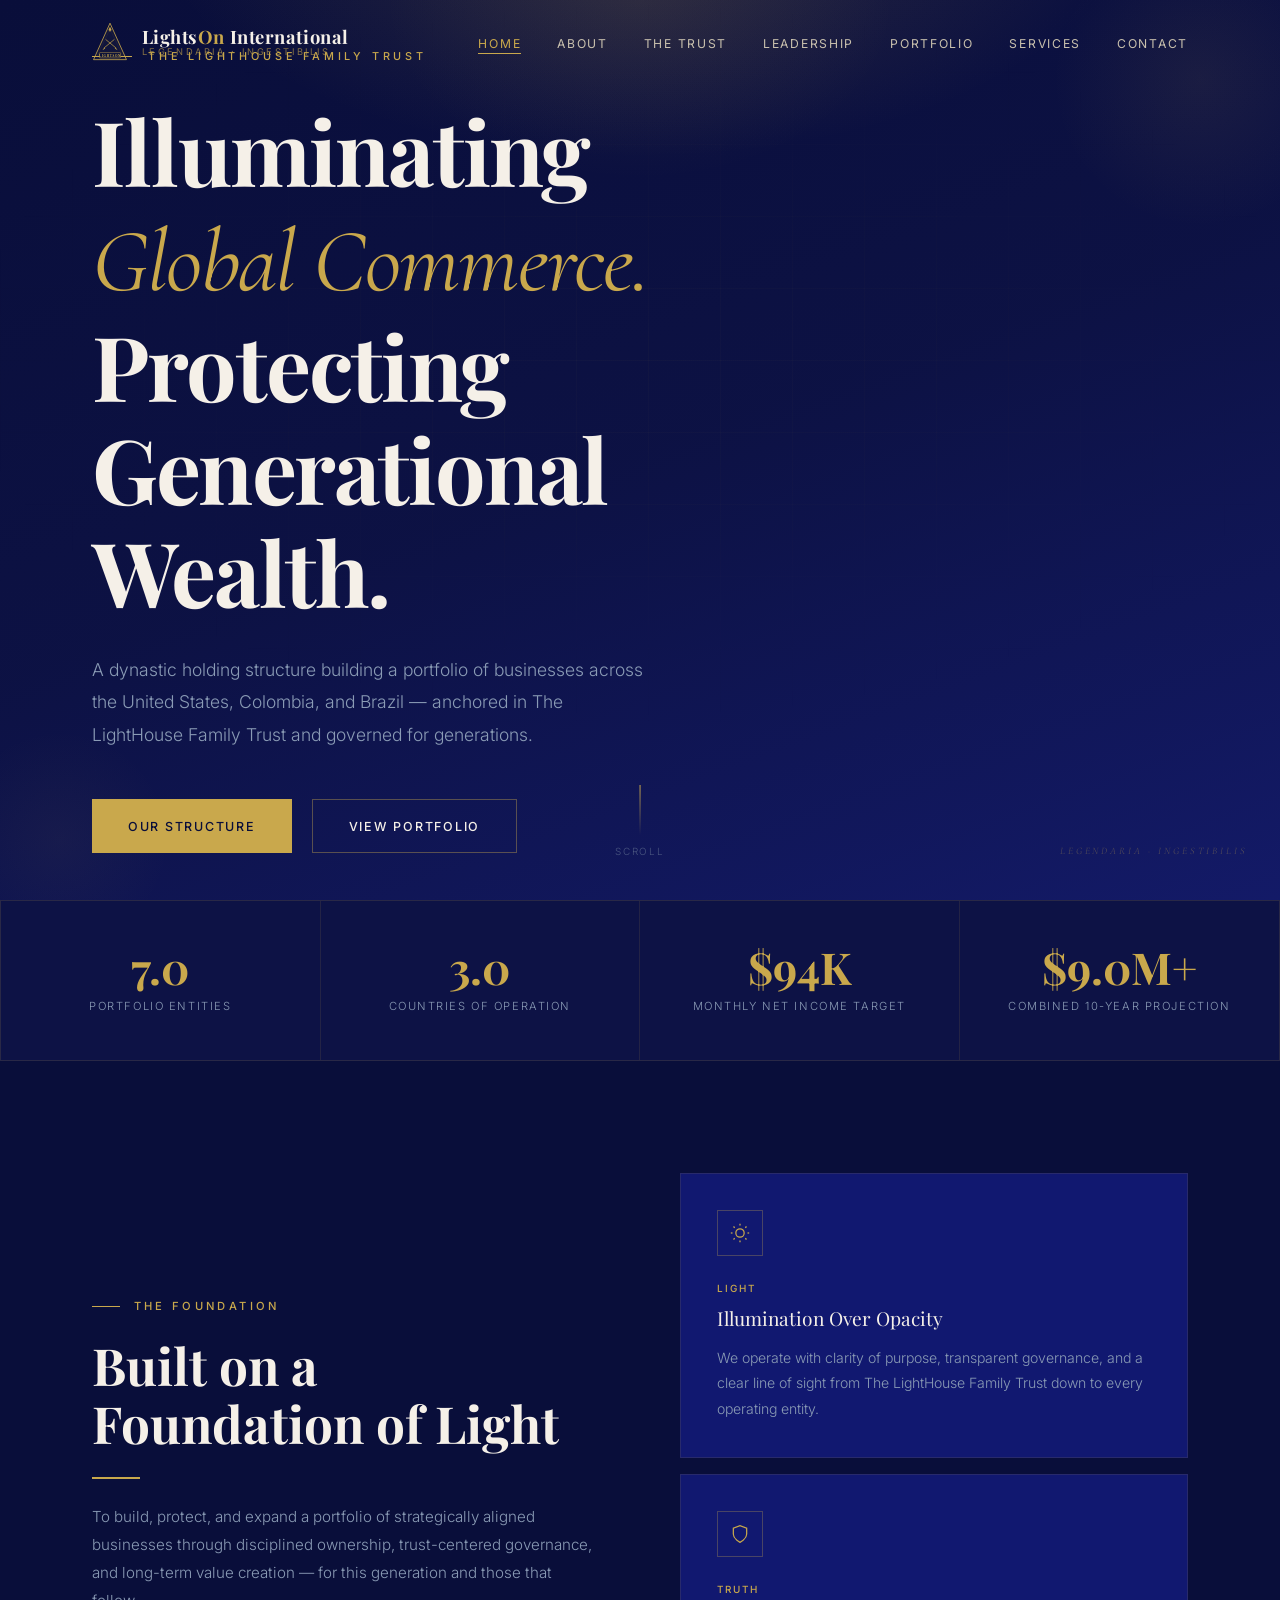
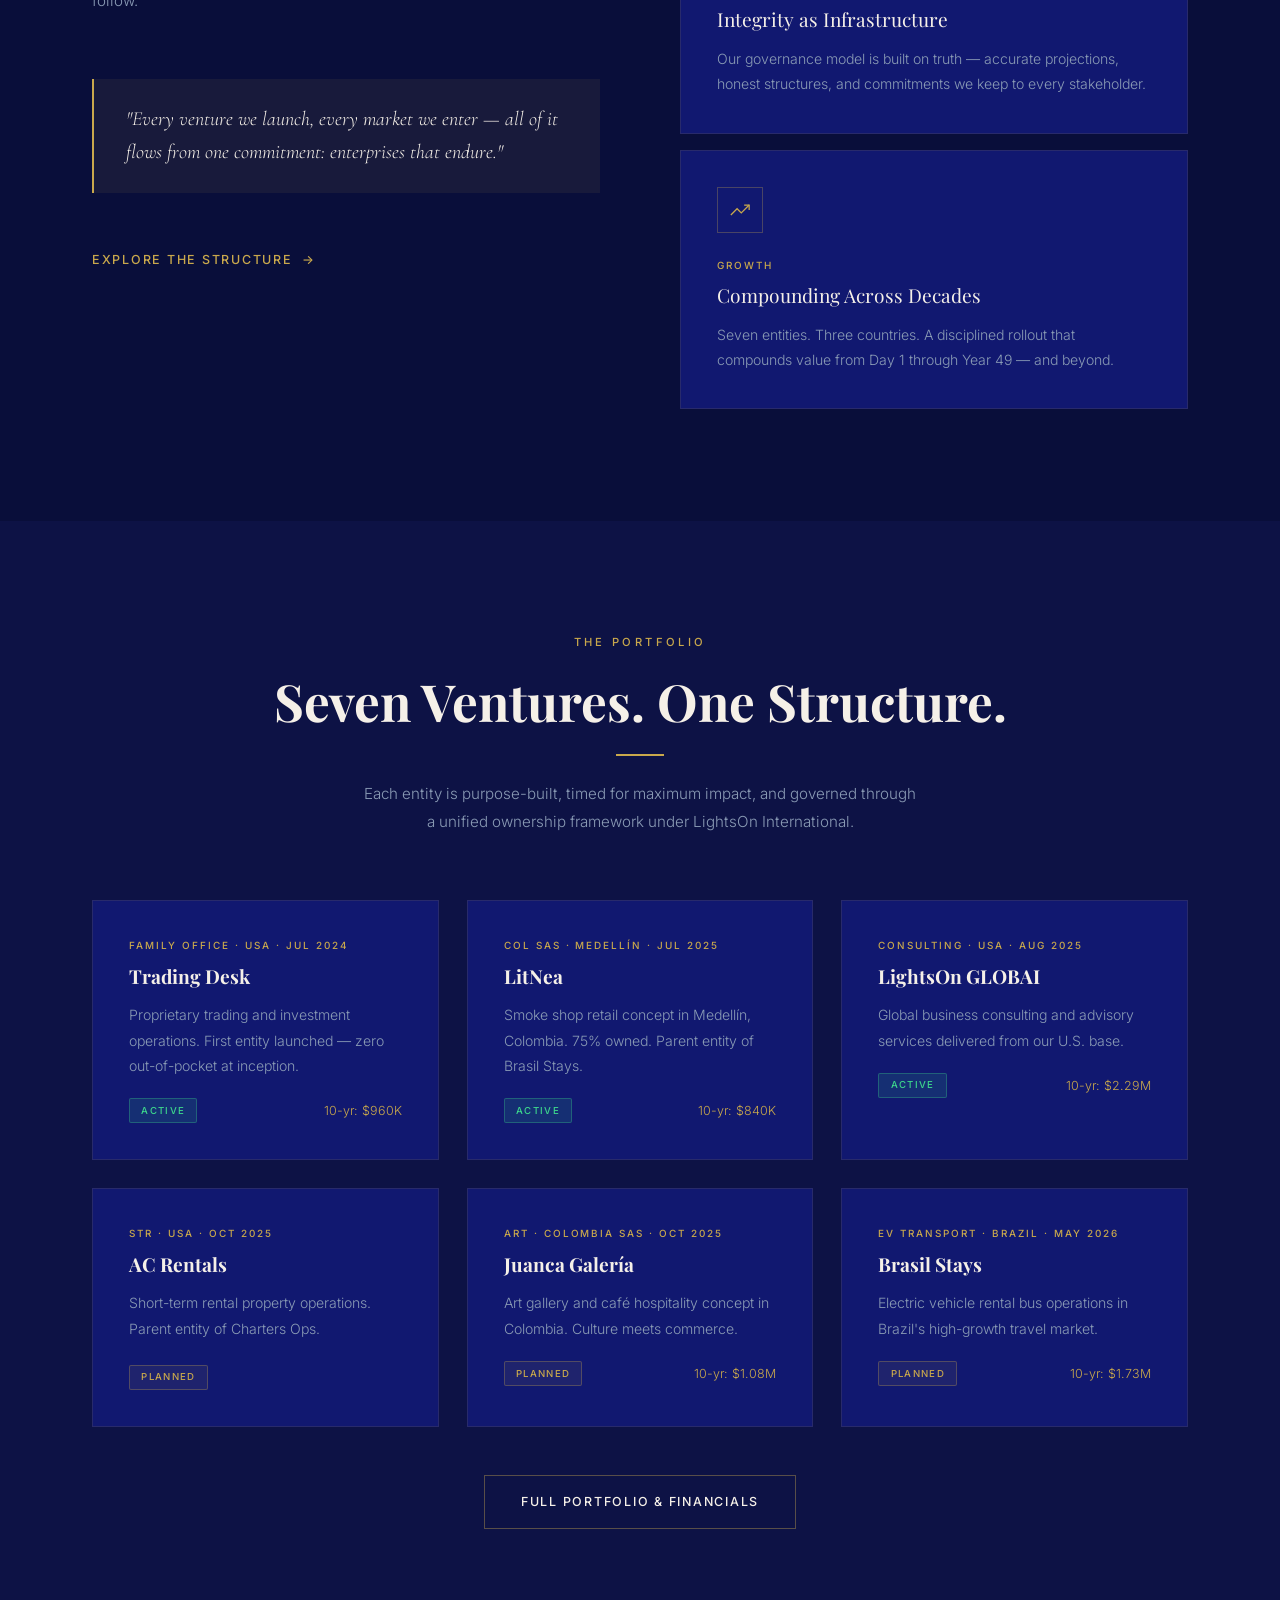
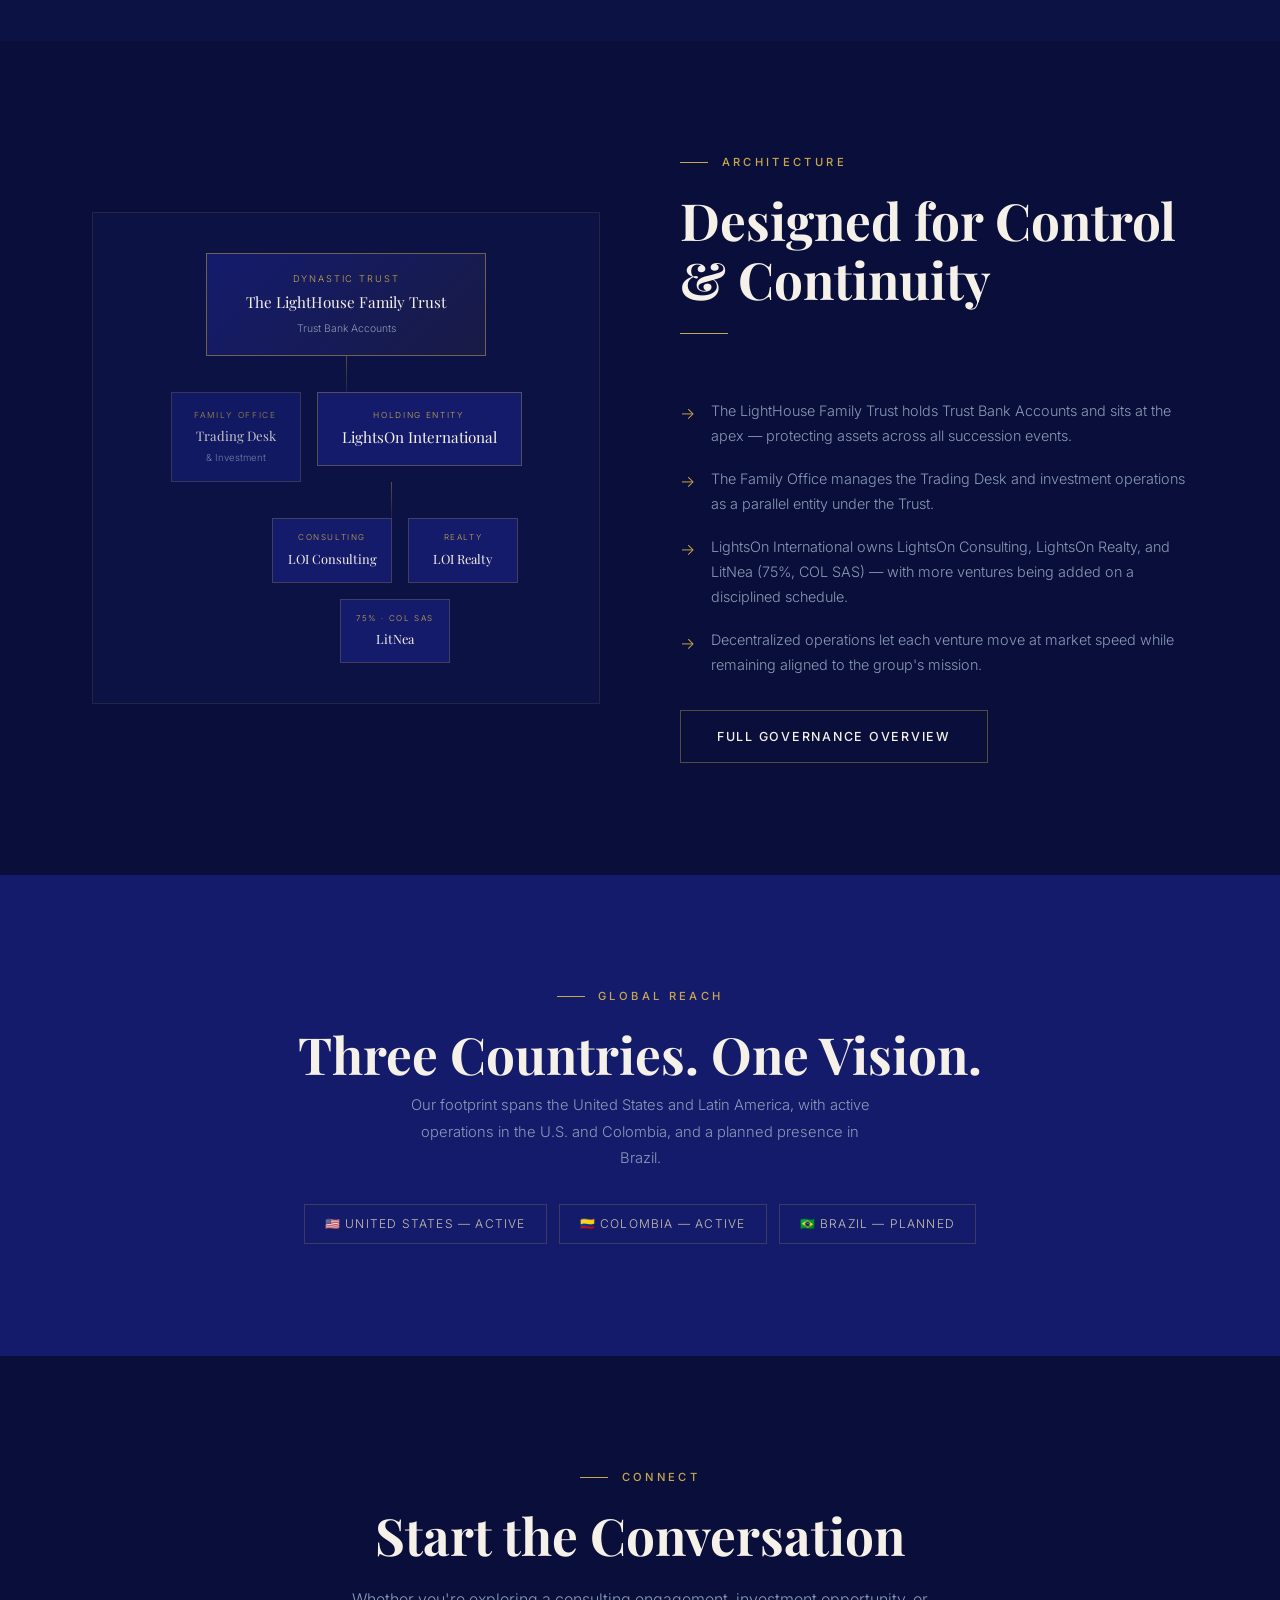
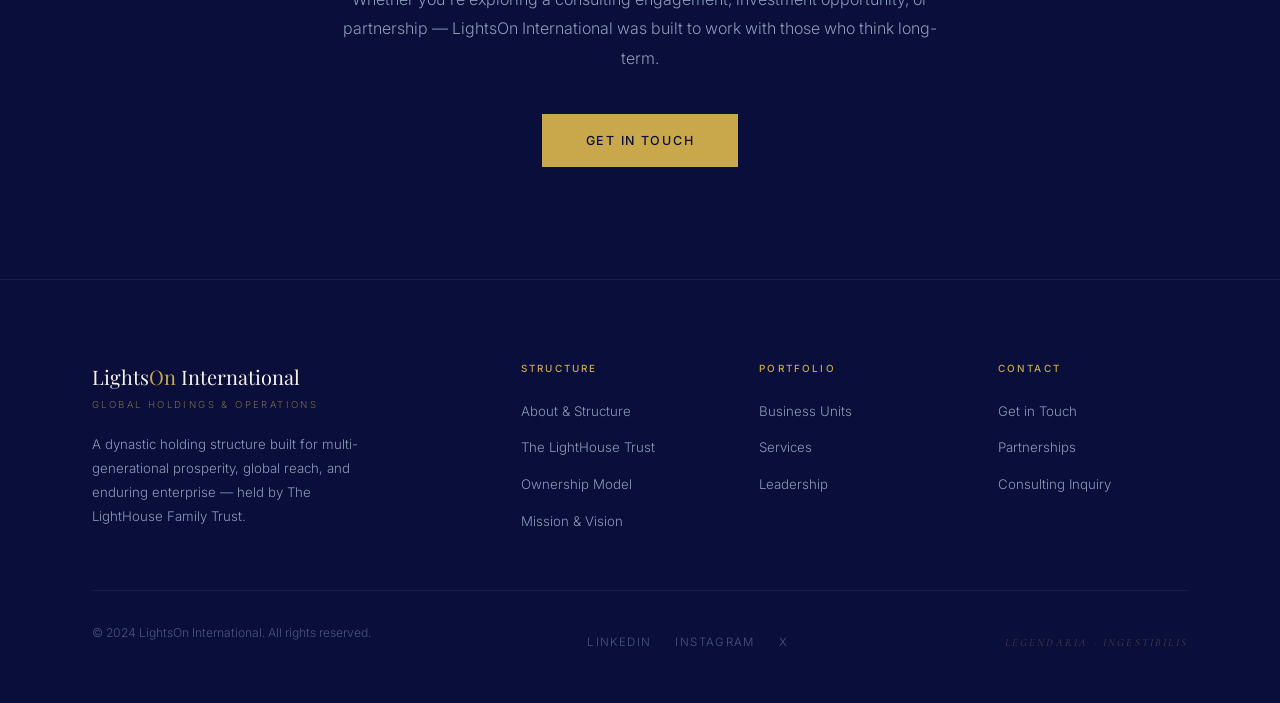
==== commit 13a7d57e: "Add venture pages, Trust page, imagery, SEO, sitemap, and robots.txt - Created 7 individual venture " ====
--- a/index.html
+++ b/index.html
@@ -5,7 +5,25 @@
   <meta name="viewport" content="width=device-width, initial-scale=1.0"/>
   <title>LightsOn International — Illuminating Global Commerce</title>
   <meta name="description" content="LightsOn International is a dynastic holding structure building a portfolio of businesses across the United States, Colombia, and Brazil."/>
+
+  <!-- SEO -->
+  <meta name="robots" content="index, follow"/>
+  <meta name="theme-color" content="#0D1245"/>
+  <link rel="canonical" href="https://lightsoninternational.com/"/>
+  <!-- Open Graph -->
+  <meta property="og:type" content="website"/>
+  <meta property="og:site_name" content="LightsOn International"/>
+  <meta property="og:title" content="LightsOn International — Illuminating Global Commerce"/>
+  <meta property="og:description" content="A dynastic holding structure building a portfolio of businesses across the United States, Colombia, and Brazil — anchored in The LightHouse Family Trust."/>
+  <meta property="og:url" content="https://lightsoninternational.com/"/>
+  <meta property="og:image" content="https://lightsoninternational.com/assets/og-image.jpg"/>
+  <!-- Twitter Card -->
+  <meta name="twitter:card" content="summary_large_image"/>
+  <meta name="twitter:title" content="LightsOn International — Illuminating Global Commerce"/>
+  <meta name="twitter:description" content="A dynastic holding structure building a portfolio of businesses across the United States, Colombia, and Brazil — anchored in The LightHouse Family Trust."/>
+  <meta name="twitter:image" content="https://lightsoninternational.com/assets/og-image.jpg"/>
   <link rel="stylesheet" href="css/styles.css"/>
+  <link rel="stylesheet" href="css/images.css"/>
 </head>
 <body>
 
@@ -33,6 +51,7 @@
     <ul class="nav__links" role="list">
       <li><a href="index.html">Home</a></li>
       <li><a href="about.html">About</a></li>
+      <li><a href="trust.html">The Trust</a></li>
       <li><a href="leadership.html">Leadership</a></li>
       <li><a href="businesses.html">Portfolio</a></li>
       <li><a href="services.html">Services</a></li>
@@ -367,7 +386,12 @@
     </div>
     <div class="footer__bottom">
       <p class="footer__copy">&copy; 2024 LightsOn International. All rights reserved.</p>
-      <p class="footer__motto">Legendaria · Ingestibilis</p>
+      <div style="display:flex;gap:1.5rem;align-items:center;">
+        <a href="#" aria-label="LinkedIn" style="color:var(--gray-dark);font-size:.72rem;letter-spacing:.12em;text-transform:uppercase;transition:color var(--trans);" onmouseover="this.style.color='var(--gold)'" onmouseout="this.style.color='var(--gray-dark)'">LinkedIn</a>
+        <a href="#" aria-label="Instagram" style="color:var(--gray-dark);font-size:.72rem;letter-spacing:.12em;text-transform:uppercase;transition:color var(--trans);" onmouseover="this.style.color='var(--gold)'" onmouseout="this.style.color='var(--gray-dark)'">Instagram</a>
+        <a href="#" aria-label="Twitter/X" style="color:var(--gray-dark);font-size:.72rem;letter-spacing:.12em;text-transform:uppercase;transition:color var(--trans);" onmouseover="this.style.color='var(--gold)'" onmouseout="this.style.color='var(--gray-dark)'">X</a>
+      </div>
+      <p class="footer__motto">Legendaria &middot; Ingestibilis</p>
     </div>
   </div>
 </footer>
--- a/css/images.css
+++ b/css/images.css
@@ -0,0 +1,117 @@
+/* ============================================================
+   LightsOn International — Imagery & Hero Backgrounds
+   ============================================================ */
+
+/* ── Hero background images ─────────────────────────────────── */
+.hero {
+  background-image:
+    linear-gradient(160deg, rgba(9,14,58,0.92) 0%, rgba(13,18,69,0.88) 50%, rgba(20,27,107,0.92) 100%),
+    url('https://images.unsplash.com/photo-1516912481808-3406841bd33c?auto=format&fit=crop&w=1920&q=80');
+  background-size: cover;
+  background-position: center 60%;
+}
+
+/* ── Page hero backgrounds ───────────────────────────────────── */
+.page-hero {
+  background-image:
+    linear-gradient(160deg, rgba(9,14,58,0.95) 0%, rgba(13,18,69,0.9) 100%),
+    url('https://images.unsplash.com/photo-1486325212027-8081e485255e?auto=format&fit=crop&w=1920&q=80');
+  background-size: cover;
+  background-position: center;
+}
+
+/* ── Entity-specific hero overrides ─────────────────────────── */
+.page-hero--trading {
+  background-image:
+    linear-gradient(160deg, rgba(9,14,58,0.94) 0%, rgba(13,18,69,0.92) 100%),
+    url('https://images.unsplash.com/photo-1611974789855-9c2a0a7236a3?auto=format&fit=crop&w=1920&q=80');
+  background-size: cover; background-position: center;
+}
+.page-hero--litnea {
+  background-image:
+    linear-gradient(160deg, rgba(9,14,58,0.92) 0%, rgba(20,14,40,0.94) 100%),
+    url('https://images.unsplash.com/photo-1527604014804-87cefcbc9f17?auto=format&fit=crop&w=1920&q=80');
+  background-size: cover; background-position: center;
+}
+.page-hero--globai {
+  background-image:
+    linear-gradient(160deg, rgba(9,14,58,0.94) 0%, rgba(13,18,69,0.92) 100%),
+    url('https://images.unsplash.com/photo-1454165804606-c3d57bc86b40?auto=format&fit=crop&w=1920&q=80');
+  background-size: cover; background-position: center;
+}
+.page-hero--ac-rentals {
+  background-image:
+    linear-gradient(160deg, rgba(9,14,58,0.92) 0%, rgba(13,18,69,0.9) 100%),
+    url('https://images.unsplash.com/photo-1560518883-ce09059eeffa?auto=format&fit=crop&w=1920&q=80');
+  background-size: cover; background-position: center;
+}
+.page-hero--juanca {
+  background-image:
+    linear-gradient(160deg, rgba(9,14,58,0.93) 0%, rgba(20,14,40,0.93) 100%),
+    url('https://images.unsplash.com/photo-1460661419201-fd4cecdf8a8b?auto=format&fit=crop&w=1920&q=80');
+  background-size: cover; background-position: center;
+}
+.page-hero--brasil {
+  background-image:
+    linear-gradient(160deg, rgba(9,14,58,0.92) 0%, rgba(13,18,69,0.9) 100%),
+    url('https://images.unsplash.com/photo-1483729558449-99ef09a8c325?auto=format&fit=crop&w=1920&q=80');
+  background-size: cover; background-position: center;
+}
+.page-hero--charters {
+  background-image:
+    linear-gradient(160deg, rgba(9,14,58,0.92) 0%, rgba(13,18,69,0.92) 100%),
+    url('https://images.unsplash.com/photo-1436491865332-7a61a109cc05?auto=format&fit=crop&w=1920&q=80');
+  background-size: cover; background-position: center;
+}
+.page-hero--trust {
+  background-image:
+    linear-gradient(160deg, rgba(9,14,58,0.93) 0%, rgba(13,18,69,0.9) 100%),
+    url('https://images.unsplash.com/photo-1441974231531-c6227db76b6e?auto=format&fit=crop&w=1920&q=80');
+  background-size: cover; background-position: center;
+}
+.page-hero--about {
+  background-image:
+    linear-gradient(160deg, rgba(9,14,58,0.94) 0%, rgba(13,18,69,0.92) 100%),
+    url('https://images.unsplash.com/photo-1486325212027-8081e485255e?auto=format&fit=crop&w=1920&q=80');
+  background-size: cover; background-position: center;
+}
+
+/* ── Image cards / feature images ───────────────────────────── */
+.img-block {
+  width: 100%; aspect-ratio: 16/9; overflow: hidden; position: relative;
+}
+.img-block img {
+  width: 100%; height: 100%; object-fit: cover;
+  transition: transform 0.6s cubic-bezier(0.22,1,0.36,1);
+}
+.img-block:hover img { transform: scale(1.04); }
+.img-block__overlay {
+  position: absolute; inset: 0;
+  background: linear-gradient(to top, rgba(9,14,58,0.6) 0%, transparent 50%);
+}
+
+/* ── Section image split ─────────────────────────────────────── */
+.split-img {
+  width: 100%; height: 100%; min-height: 400px; overflow: hidden; position: relative;
+}
+.split-img img {
+  width: 100%; height: 100%; object-fit: cover;
+}
+.split-img::after {
+  content: ''; position: absolute; inset: 0;
+  background: linear-gradient(135deg, rgba(9,14,58,0.3) 0%, transparent 60%);
+}
+
+/* ── Venture card image area ─────────────────────────────────── */
+.venture-img {
+  height: 220px; overflow: hidden; position: relative;
+}
+.venture-img img {
+  width: 100%; height: 100%; object-fit: cover;
+  transition: transform 0.5s ease;
+}
+.biz-card:hover .venture-img img { transform: scale(1.05); }
+.venture-img__overlay {
+  position: absolute; inset: 0;
+  background: linear-gradient(to bottom, transparent 40%, rgba(9,14,58,0.85) 100%);
+}
